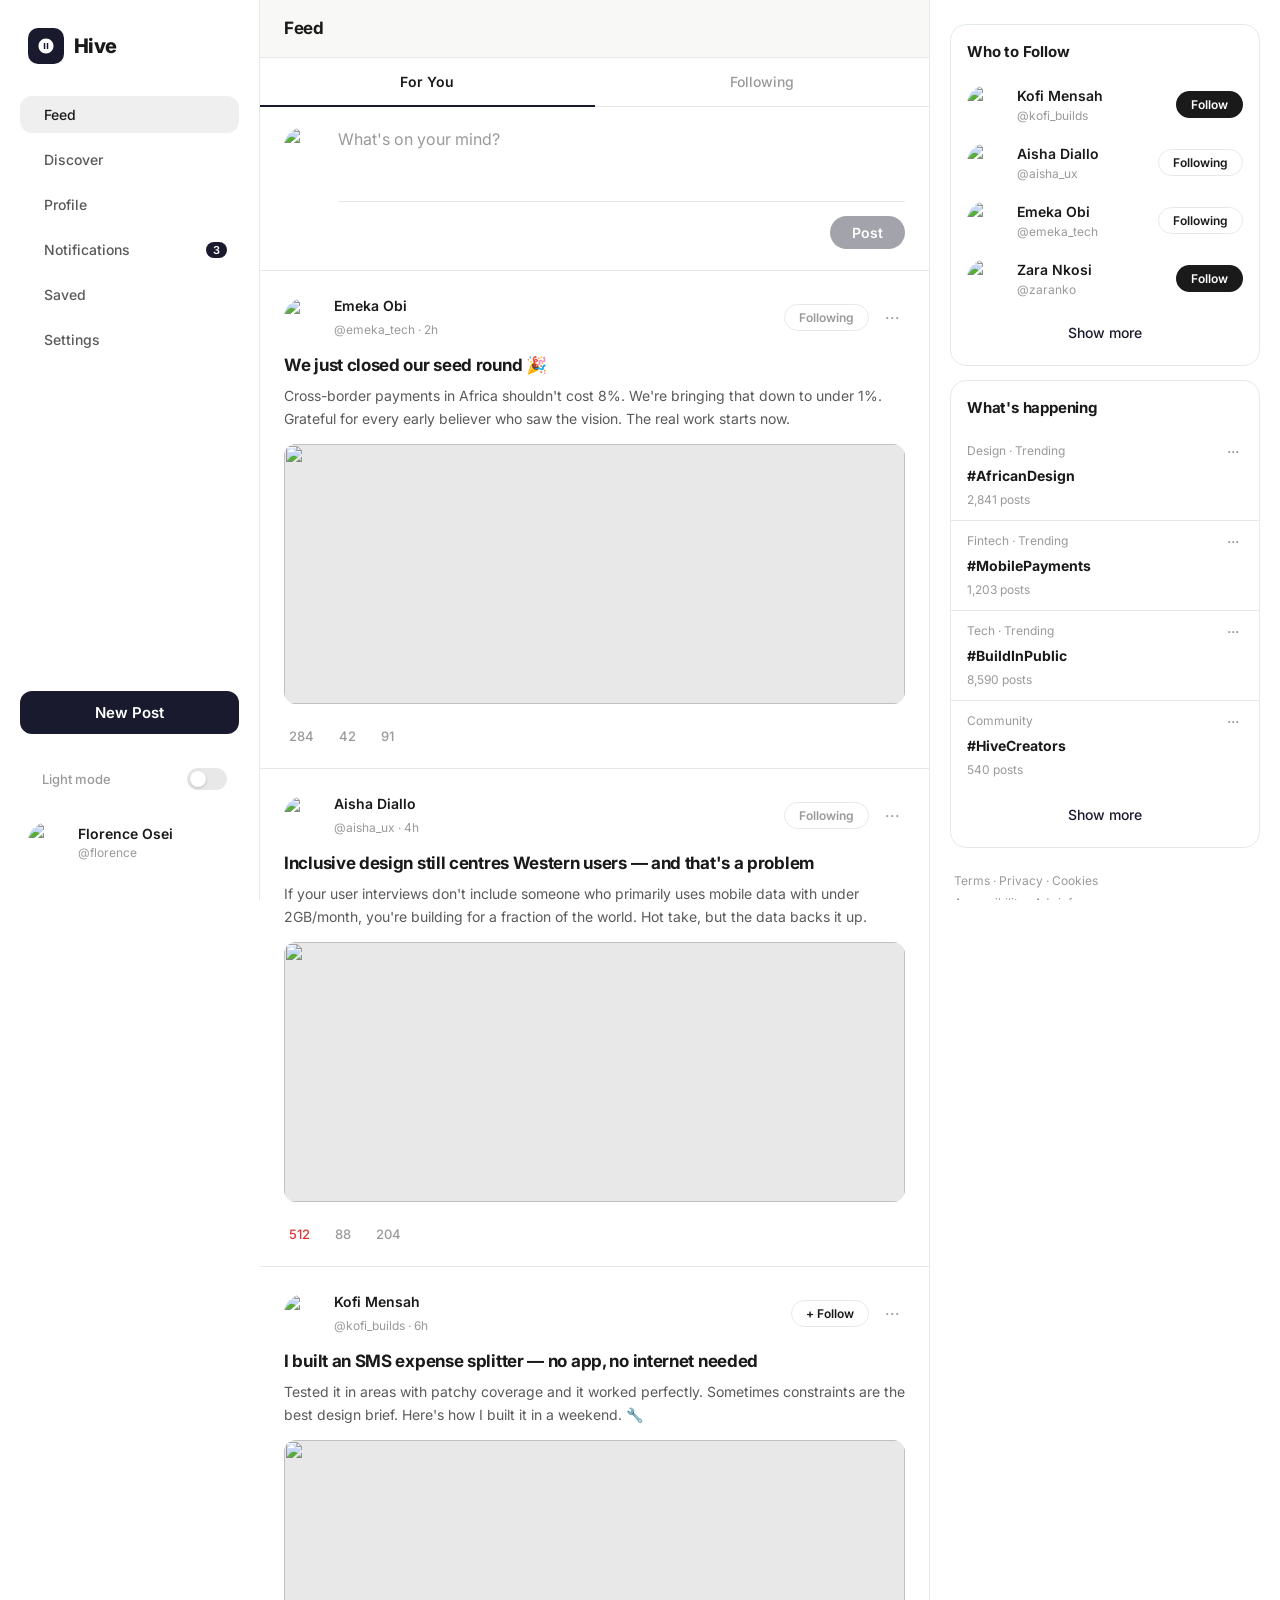
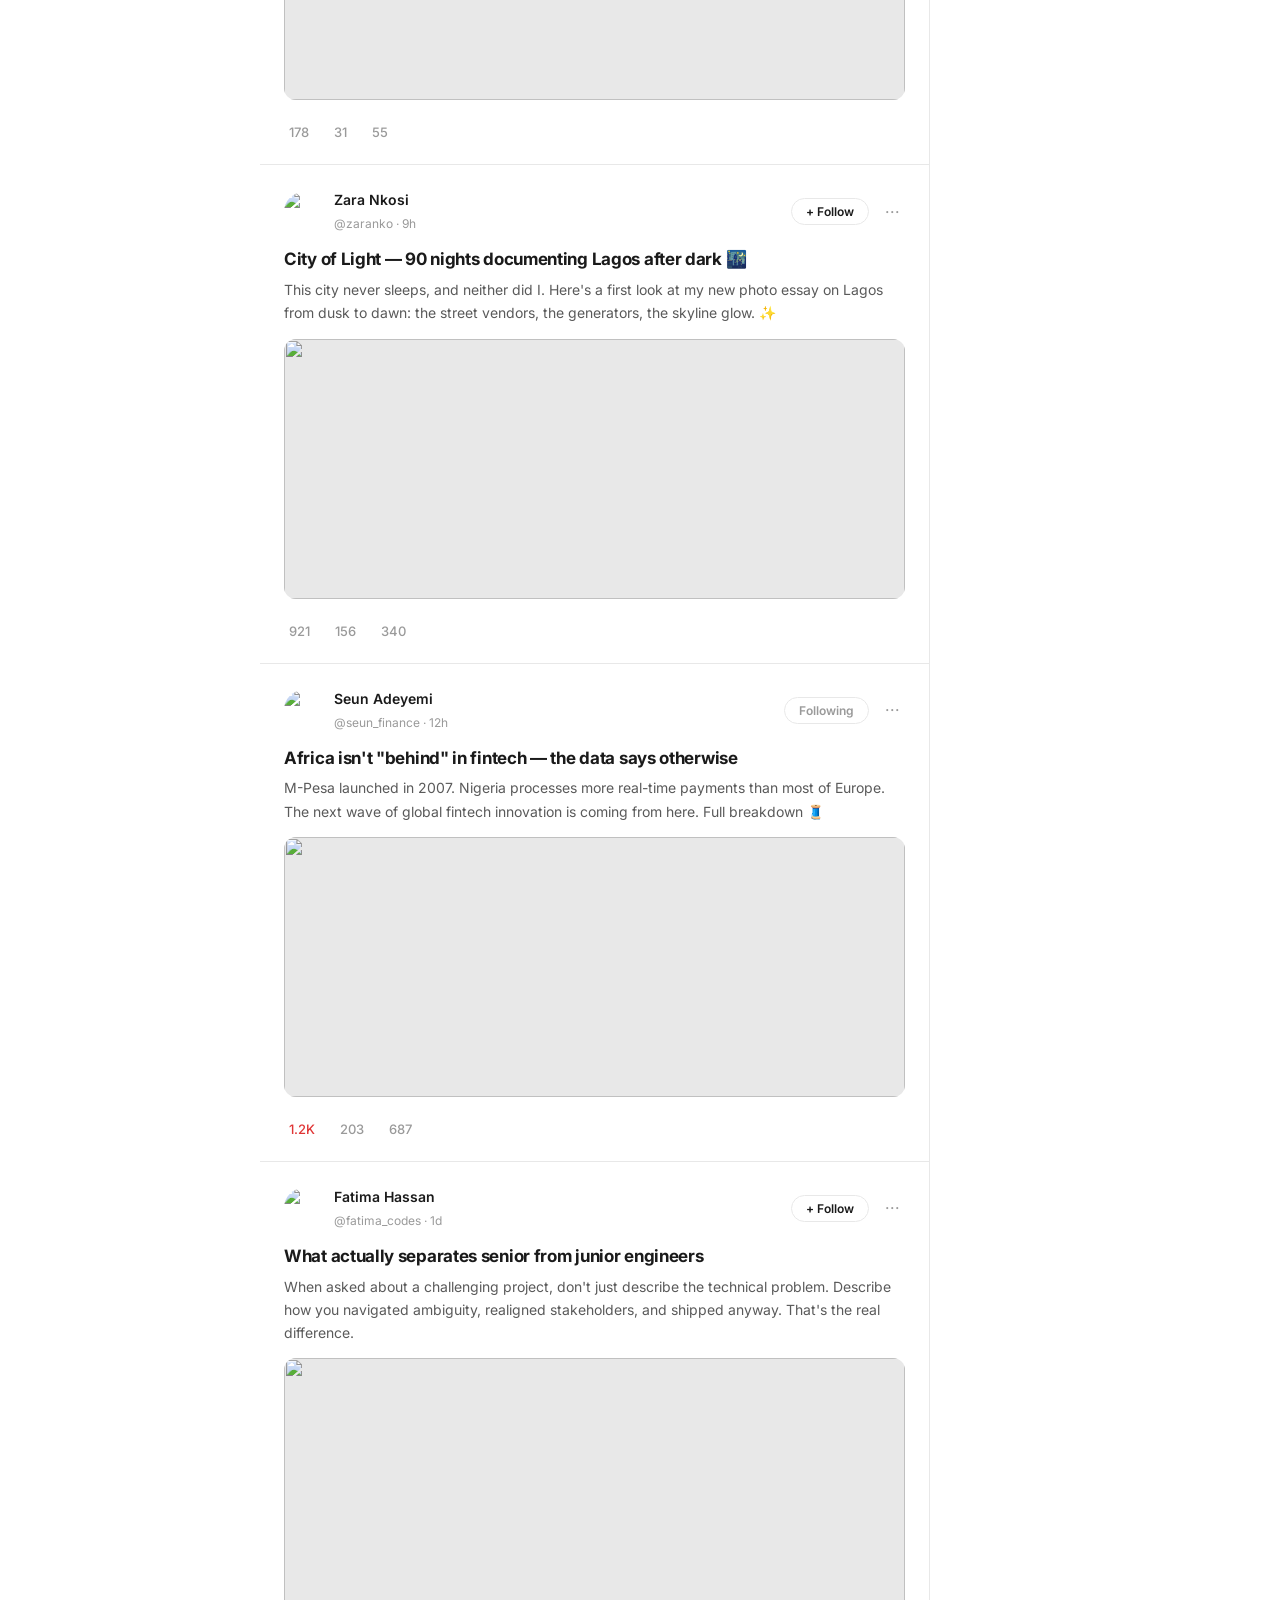
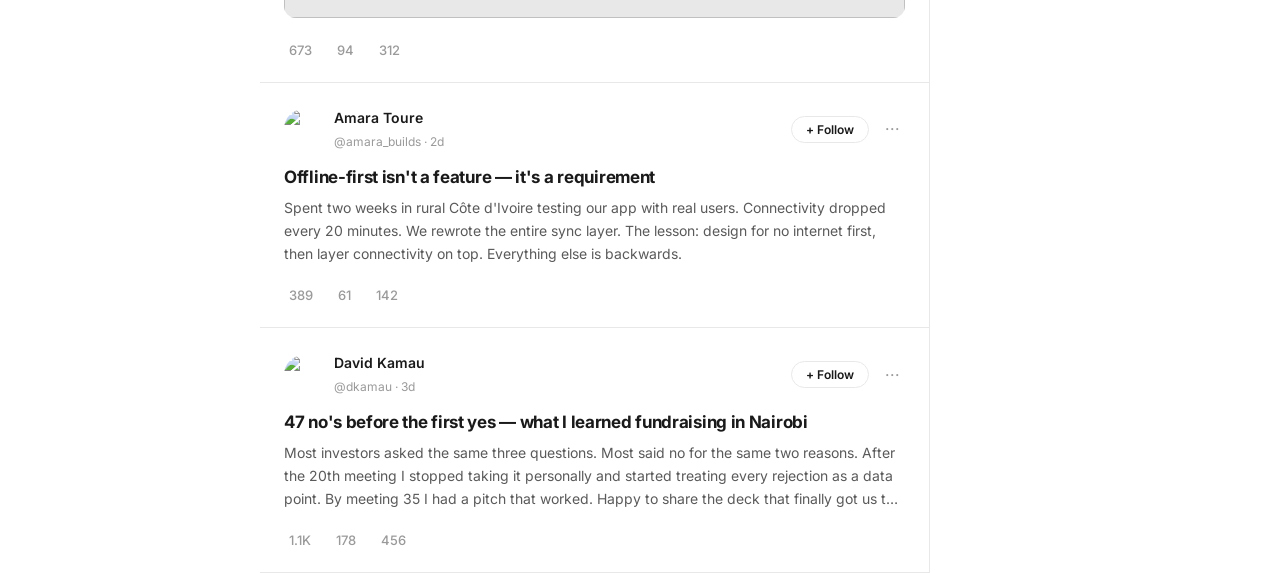
==== index.html @ 01e0638a "design and development for hive community made with claude code and me" ====
<!DOCTYPE html>
<html lang="en" data-theme="light">
<head>
<meta charset="UTF-8">
<meta name="viewport" content="width=device-width, initial-scale=1.0">
<title>Hive — Community Platform</title>
<link rel="preconnect" href="https://fonts.googleapis.com">
<link rel="preconnect" href="https://fonts.gstatic.com" crossorigin>
<link href="https://fonts.googleapis.com/css2?family=Inter:wght@400;500;600;700;800&display=swap" rel="stylesheet">
<link rel="stylesheet" href="https://cdn.jsdelivr.net/npm/iconoir@7.9.0/css/iconoir.css">
<link rel="stylesheet" href="styles.css">
</head>
<body>

<!-- MOBILE HEADER -->
<div class="mobile-header">
  <div class="sidebar-logo" style="margin:0">
    <div class="logo-mark">
      <svg width="18" height="18" fill="none" viewBox="0 0 24 24"><path d="M12 2C6.48 2 2 6.48 2 12s4.48 10 10 10 10-4.48 10-10S17.52 2 12 2zm-1 14H9V8h2v8zm4 0h-2V8h2v8z" fill="white"/></svg>
    </div>
    <span class="logo-text">Hive</span>
  </div>
  <button class="theme-toggle" onclick="toggleTheme()" style="width:auto;padding:8px 12px">
    <span id="mobile-theme-icon">☀️</span>
  </button>
</div>

<div class="app">
  <!-- ── LEFT SIDEBAR ── -->
  <aside class="sidebar">
    <div class="sidebar-logo">
      <div class="logo-mark">
        <svg width="18" height="18" fill="none" viewBox="0 0 24 24"><path d="M12 2C6.48 2 2 6.48 2 12s4.48 10 10 10 10-4.48 10-10S17.52 2 12 2zm-1 14H9V8h2v8zm4 0h-2V8h2v8z" fill="white"/></svg>
      </div>
      <span class="logo-text">Hive</span>
    </div>

    <button class="nav-item active" data-nav="feed" onclick="switchScreen('feed')">
      <i class="iconoir-home" style="font-size:20px"></i>
      Feed
    </button>
    <button class="nav-item" data-nav="discover" onclick="switchScreen('discover')">
      <i class="iconoir-search" style="font-size:20px"></i>
      Discover
    </button>
    <button class="nav-item" data-nav="profile" onclick="switchScreen('profile')">
      <i class="iconoir-user" style="font-size:20px"></i>
      Profile
    </button>
    <button class="nav-item" data-nav="notifications" onclick="switchScreen('notifications')">
      <i class="iconoir-bell" style="font-size:20px"></i>
      Notifications
      <span class="badge">3</span>
    </button>
    <button class="nav-item" data-nav="saved" onclick="switchScreen('saved')">
      <i class="iconoir-bookmark" style="font-size:20px"></i>
      Saved
    </button>
    <button class="nav-item" data-nav="settings" onclick="switchScreen('settings')">
      <i class="iconoir-settings" style="font-size:20px"></i>
      Settings
    </button>

    <div class="sidebar-spacer"></div>

    <button class="new-post-btn" onclick="focusComposer()">New Post</button>

    <button class="theme-toggle" onclick="toggleTheme()">
      <i id="theme-sun" class="iconoir-sun-light" style="font-size:16px"></i>
      <i id="theme-moon" class="iconoir-half-moon" style="font-size:16px;display:none"></i>
      <span id="theme-label">Light mode</span>
      <div class="toggle-track"><div class="toggle-thumb"></div></div>
    </button>

    <div class="sidebar-user" onclick="switchScreen('profile')">
      <img src="https://i.pravatar.cc/150?img=47" class="avatar avatar-40" alt="FO" loading="lazy">
      <div class="sidebar-user-info">
        <div class="sidebar-user-name">Florence Osei</div>
        <div class="sidebar-user-handle">@florence</div>
      </div>
      <i class="iconoir-more-horiz" style="font-size:16px"></i>
    </div>
  </aside>

  <!-- ── MAIN CONTENT ── -->
  <main class="main">

    <!-- FEED SCREEN -->
    <div id="screen-feed" class="screen active">
      <div class="main-header">
        <h1>Feed</h1>
      </div>
      <div class="feed-tabs">
        <div class="feed-tab active" onclick="switchFeedTab(this)">For You</div>
        <div class="feed-tab" onclick="switchFeedTab(this)">Following</div>
      </div>
      <div class="composer">
        <img src="https://i.pravatar.cc/150?img=47" class="avatar avatar-40" alt="FO" loading="lazy">
        <div class="composer-body">
          <textarea id="composer-textarea" placeholder="What's on your mind?" rows="2" oninput="updateComposer(this)"></textarea>
          <div id="composer-img-preview" style="display:none;position:relative;margin-bottom:10px;">
            <img id="composer-img-preview-img" style="width:100%;max-height:260px;object-fit:cover;border-radius:var(--r-md);display:block;" alt="">
            <button onclick="removeComposerImage()" style="position:absolute;top:8px;right:8px;background:rgba(0,0,0,0.6);color:#fff;border:none;border-radius:50%;width:28px;height:28px;cursor:pointer;font-size:16px;display:flex;align-items:center;justify-content:center;line-height:1;">×</button>
          </div>
          <input type="file" id="composer-img-input" accept="image/*" style="display:none" onchange="handleComposerImage(this)">
          <div class="composer-footer">
            <div class="composer-actions" style="position:relative;">
              <button class="composer-action" title="Image" onclick="document.getElementById('composer-img-input').click()"><i class="iconoir-media-image" style="font-size:18px"></i></button>
              <button class="composer-action" title="Link" onclick="insertComposerLink()"><i class="iconoir-link" style="font-size:18px"></i></button>
              <div style="position:relative;">
                <button class="composer-action" title="Emoji" onclick="toggleEmojiPicker(event)"><i class="iconoir-emoji" style="font-size:18px"></i></button>
                <div id="emoji-picker" style="display:none;position:absolute;bottom:36px;left:0;background:var(--surface);border:1px solid var(--border);border-radius:var(--r-lg);padding:10px;box-shadow:0 8px 24px rgba(0,0,0,0.12);z-index:100;display:none;flex-wrap:wrap;width:220px;gap:4px;">
                </div>
              </div>
            </div>
            <div style="display:flex;align-items:center;gap:12px">
              <div class="progress-ring-wrap" id="progress-wrap" style="opacity:0;transition:opacity 0.2s">
                <svg class="progress-ring" width="28" height="28" viewBox="0 0 28 28">
                  <circle class="progress-ring-bg" cx="14" cy="14" r="11"/>
                  <circle class="progress-ring-fill" id="progress-fill" cx="14" cy="14" r="11" stroke-dasharray="69.115" stroke-dashoffset="69.115"/>
                </svg>
                <span class="progress-ring-label" id="progress-label"></span>
              </div>
              <button class="post-btn" id="post-btn" onclick="submitPost()" disabled>Post</button>
            </div>
          </div>
        </div>
      </div>
      <div id="feed-list"></div>
    </div>

    <!-- DISCOVER SCREEN -->
    <div id="screen-discover" class="screen">
      <div class="main-header"><h1>Discover</h1></div>
      <div class="discover-search">
        <div class="search-input-wrap">
          <i class="iconoir-search" style="font-size:18px;position:absolute;left:14px;color:var(--text-3);pointer-events:none"></i>
          <input type="text" class="search-input" placeholder="Search posts, topics, people..." oninput="filterUsers(this.value)">
        </div>
      </div>
      <div class="filter-pills">
        <div class="pill active" onclick="switchPill(this)">All</div>
        <div class="pill" onclick="switchPill(this)">Fintech</div>
        <div class="pill" onclick="switchPill(this)">Design</div>
        <div class="pill" onclick="switchPill(this)">Dev</div>
        <div class="pill" onclick="switchPill(this)">Founders</div>
        <div class="pill" onclick="switchPill(this)">Photography</div>
        <div class="pill" onclick="switchPill(this)">Writing</div>
        <div class="pill" onclick="switchPill(this)">East Africa</div>
        <div class="pill" onclick="switchPill(this)">West Africa</div>
      </div>
      <div class="discover-grid" id="discover-grid"></div>
    </div>

    <!-- PROFILE SCREEN -->
    <div id="screen-profile" class="screen">
      <div class="profile-cover"></div>
      <div class="profile-info">
        <div class="profile-avatar-wrap">
          <div class="profile-avatar-border">
            <img src="https://i.pravatar.cc/150?img=47" class="avatar avatar-96" alt="FO" loading="lazy">
          </div>
          <button class="edit-profile-btn" onclick="showEditProfileModal()">Edit Profile</button>
        </div>
        <div class="profile-name">Florence Osei</div>
        <div class="profile-handle">@florence · Joined March 2024</div>
        <div class="profile-bio">Product designer & community builder. Passionate about fintech for Africa 🌍. Building things at the intersection of design and impact.</div>
        <div class="profile-meta">
          <span class="profile-meta-item"><i class="iconoir-map-pin" style="font-size:14px"></i> Accra, Ghana</span>
          <span class="profile-meta-item"><i class="iconoir-link" style="font-size:14px"></i> florence.design</span>
        </div>
        <div class="profile-stats">
          <div class="stat-item"><div class="stat-num">284</div><div class="stat-label">Posts</div></div>
          <div class="stat-item"><div class="stat-num">4.2K</div><div class="stat-label">Followers</div></div>
          <div class="stat-item"><div class="stat-num" id="profile-following-num">318</div><div class="stat-label">Following</div></div>
        </div>
      </div>
      <div class="profile-tabs">
        <div class="profile-tab active">Posts</div>
        <div class="profile-tab">Replies</div>
        <div class="profile-tab">Likes</div>
      </div>
      <div class="profile-posts" id="profile-posts"></div>
    </div>

    <!-- NOTIFICATIONS SCREEN -->
    <div id="screen-notifications" class="screen">
      <div class="main-header"><h1>Notifications</h1></div>
      <div class="notif-screen" id="notif-list"></div>
    </div>

    <!-- SINGLE POST SCREEN -->
    <div id="screen-single" class="screen">
      <div class="main-header"><h1>Post</h1></div>
      <div class="single-post-back" onclick="switchScreen('feed')">
        <i class="iconoir-arrow-left" style="font-size:18px"></i>
        Back to Feed
      </div>
      <div id="single-post-content"></div>
    </div>

    <!-- SETTINGS SCREEN -->
    <!-- SAVED SCREEN -->
    <div id="screen-saved" class="screen">
      <div class="main-header"><h1>Saved</h1></div>
      <div id="saved-list"></div>
    </div>

    <div id="screen-settings" class="screen">
      <div class="main-header"><h1>Settings</h1></div>
      <div class="settings-layout">

        <!-- Settings nav -->
        <nav class="settings-nav">
          <button class="settings-nav-item active" onclick="switchSettingsSection(this,'account')">
            <i class="iconoir-user" style="font-size:15px"></i> Account
          </button>
          <button class="settings-nav-item" onclick="switchSettingsSection(this,'privacy')">
            <i class="iconoir-shield-check" style="font-size:15px"></i> Privacy
          </button>
          <button class="settings-nav-item" onclick="switchSettingsSection(this,'notifications')">
            <i class="iconoir-bell" style="font-size:15px"></i> Notifications
          </button>
          <div class="settings-nav-divider"></div>
          <button class="settings-nav-item" onclick="switchSettingsSection(this,'appearance')">
            <i class="iconoir-half-moon" style="font-size:15px"></i> Appearance
          </button>
          <button class="settings-nav-item" onclick="switchSettingsSection(this,'content')">
            <i class="iconoir-sparks" style="font-size:15px"></i> Content
          </button>
          <div class="settings-nav-divider"></div>
          <button class="settings-nav-item" onclick="switchSettingsSection(this,'security')">
            <i class="iconoir-lock" style="font-size:15px"></i> Security
          </button>
        </nav>

        <!-- Settings content -->
        <div class="settings-content">

          <!-- ── ACCOUNT ── -->
          <div id="settings-account" class="settings-section active">
            <div class="settings-section-title">Account</div>
            <div class="settings-section-desc">Manage your public profile and personal information.</div>

            <div class="settings-avatar-row">
              <img id="s-avatar-img" src="https://i.pravatar.cc/150?img=47" class="avatar avatar-96" alt="FO" loading="lazy">
              <div class="settings-avatar-info">
                <div class="settings-avatar-name" id="s-avatar-name">Florence Osei</div>
                <div class="settings-avatar-handle" id="s-avatar-handle">@florence</div>
                <div class="settings-avatar-actions">
                  <button class="btn-upload">Change photo</button>
                  <button class="btn-remove-photo">Remove</button>
                </div>
              </div>
            </div>

            <div class="settings-group">
              <div class="settings-group-label">Profile Info</div>
              <div class="settings-field">
                <label>Display name</label>
                <input id="s-name" type="text" placeholder="Your name">
              </div>
              <div class="settings-field">
                <label>Username</label>
                <input type="text" value="@florence" placeholder="@handle">
              </div>
              <div class="settings-field">
                <label>Bio</label>
                <textarea id="s-bio" rows="3" placeholder="Tell people about yourself"></textarea>
              </div>
              <div class="settings-field">
                <label>Location</label>
                <input id="s-location" type="text" placeholder="Where are you based?">
              </div>
              <div class="settings-field">
                <label>Website</label>
                <input id="s-website" type="text" placeholder="yourwebsite.com">
              </div>
            </div>

            <div class="settings-group">
              <div class="settings-group-label">Contact</div>
              <div class="settings-field">
                <label>Email address</label>
                <input type="email" value="florence@hive.app" placeholder="you@example.com">
              </div>
              <div class="settings-field">
                <label>Phone number</label>
                <input type="tel" placeholder="+233 XX XXX XXXX">
              </div>
            </div>

            <button class="settings-save-btn" onclick="saveAccountSettings()">Save changes</button>
          </div>

          <!-- ── PRIVACY ── -->
          <div id="settings-privacy" class="settings-section">
            <div class="settings-section-title">Privacy & Safety</div>
            <div class="settings-section-desc">Control who can see your content and interact with you.</div>

            <div class="settings-group">
              <div class="settings-group-label">Account visibility</div>
              <div class="settings-radio-group">
                <div class="settings-radio-item selected" onclick="selectRadio(this)">
                  <input type="radio" name="visibility" checked>
                  <div>
                    <div class="settings-radio-label">Public account</div>
                    <div class="settings-radio-desc">Anyone can see your posts and follow you.</div>
                  </div>
                </div>
                <div class="settings-radio-item" onclick="selectRadio(this)">
                  <input type="radio" name="visibility">
                  <div>
                    <div class="settings-radio-label">Private account</div>
                    <div class="settings-radio-desc">Only approved followers see your posts.</div>
                  </div>
                </div>
              </div>
            </div>

            <div class="settings-group">
              <div class="settings-group-label">Interactions</div>

              <div class="settings-row">
                <div>
                  <div class="settings-row-label">Who can reply to your posts</div>
                </div>
                <select style="width:auto;padding:7px 12px;font-size:13px;background:var(--surface);border:1.5px solid var(--border);border-radius:var(--r-md);color:var(--text-1);cursor:pointer;outline:none">
                  <option>Everyone</option>
                  <option>People you follow</option>
                  <option>Only you</option>
                </select>
              </div>

              <div class="settings-row">
                <div>
                  <div class="settings-row-label">Who can send you direct messages</div>
                </div>
                <select style="width:auto;padding:7px 12px;font-size:13px;background:var(--surface);border:1.5px solid var(--border);border-radius:var(--r-md);color:var(--text-1);cursor:pointer;outline:none">
                  <option>Everyone</option>
                  <option selected>People you follow</option>
                  <option>No one</option>
                </select>
              </div>

              <div class="settings-row">
                <div class="settings-row-left">
                  <div class="settings-row-label">Allow tagging in posts</div>
                  <div class="settings-row-sublabel">Others can mention or tag you in their posts.</div>
                </div>
                <label class="s-toggle">
                  <input type="checkbox" checked>
                  <span class="s-toggle-track"></span>
                </label>
              </div>

              <div class="settings-row">
                <div class="settings-row-left">
                  <div class="settings-row-label">Show followers list publicly</div>
                  <div class="settings-row-sublabel">Anyone can see who follows you.</div>
                </div>
                <label class="s-toggle">
                  <input type="checkbox" checked>
                  <span class="s-toggle-track"></span>
                </label>
              </div>

              <div class="settings-row">
                <div class="settings-row-left">
                  <div class="settings-row-label">Show activity status</div>
                  <div class="settings-row-sublabel">Let others see when you're active.</div>
                </div>
                <label class="s-toggle">
                  <input type="checkbox">
                  <span class="s-toggle-track"></span>
                </label>
              </div>
            </div>

            <div class="settings-group">
              <div class="settings-group-label">Data & Personalization</div>
              <div class="settings-row">
                <div class="settings-row-left">
                  <div class="settings-row-label">Personalised ads</div>
                  <div class="settings-row-sublabel">Use your activity to show relevant ads.</div>
                </div>
                <label class="s-toggle">
                  <input type="checkbox" checked>
                  <span class="s-toggle-track"></span>
                </label>
              </div>
              <div class="settings-row">
                <div class="settings-row-left">
                  <div class="settings-row-label">Share data with partners</div>
                  <div class="settings-row-sublabel">Help improve experiences across platforms.</div>
                </div>
                <label class="s-toggle">
                  <input type="checkbox">
                  <span class="s-toggle-track"></span>
                </label>
              </div>
            </div>

            <button class="settings-save-btn" onclick="savePrivacySettings()">Save changes</button>
          </div>

          <!-- ── NOTIFICATIONS ── -->
          <div id="settings-notifications" class="settings-section">
            <div class="settings-section-title">Notifications</div>
            <div class="settings-section-desc">Choose what you're notified about and how.</div>

            <div class="settings-group">
              <div class="settings-group-label">Channels</div>
              <div class="settings-row">
                <div class="settings-row-left">
                  <div class="settings-row-label">Push notifications</div>
                  <div class="settings-row-sublabel">Notify me on this device.</div>
                </div>
                <label class="s-toggle">
                  <input type="checkbox" checked>
                  <span class="s-toggle-track"></span>
                </label>
              </div>
              <div class="settings-row">
                <div class="settings-row-left">
                  <div class="settings-row-label">Email notifications</div>
                  <div class="settings-row-sublabel">florence@hive.app</div>
                </div>
                <label class="s-toggle">
                  <input type="checkbox" checked>
                  <span class="s-toggle-track"></span>
                </label>
              </div>
            </div>

            <div class="settings-group">
              <div class="settings-group-label">Activity</div>
              <table class="notif-matrix">
                <thead>
                  <tr>
                    <th></th>
                    <th>Push</th>
                    <th>Email</th>
                  </tr>
                </thead>
                <tbody>
                  <tr>
                    <td>Likes on your posts</td>
                    <td><label class="s-toggle"><input type="checkbox" checked><span class="s-toggle-track"></span></label></td>
                    <td><label class="s-toggle"><input type="checkbox"><span class="s-toggle-track"></span></label></td>
                  </tr>
                  <tr>
                    <td>Comments on your posts</td>
                    <td><label class="s-toggle"><input type="checkbox" checked><span class="s-toggle-track"></span></label></td>
                    <td><label class="s-toggle"><input type="checkbox" checked><span class="s-toggle-track"></span></label></td>
                  </tr>
                  <tr>
                    <td>New followers</td>
                    <td><label class="s-toggle"><input type="checkbox" checked><span class="s-toggle-track"></span></label></td>
                    <td><label class="s-toggle"><input type="checkbox"><span class="s-toggle-track"></span></label></td>
                  </tr>
                  <tr>
                    <td>Reposts of your content</td>
                    <td><label class="s-toggle"><input type="checkbox" checked><span class="s-toggle-track"></span></label></td>
                    <td><label class="s-toggle"><input type="checkbox"><span class="s-toggle-track"></span></label></td>
                  </tr>
                  <tr>
                    <td>Mentions & tags</td>
                    <td><label class="s-toggle"><input type="checkbox" checked><span class="s-toggle-track"></span></label></td>
                    <td><label class="s-toggle"><input type="checkbox" checked><span class="s-toggle-track"></span></label></td>
                  </tr>
                  <tr>
                    <td>Direct messages</td>
                    <td><label class="s-toggle"><input type="checkbox" checked><span class="s-toggle-track"></span></label></td>
                    <td><label class="s-toggle"><input type="checkbox"><span class="s-toggle-track"></span></label></td>
                  </tr>
                  <tr>
                    <td>Hive announcements</td>
                    <td><label class="s-toggle"><input type="checkbox"><span class="s-toggle-track"></span></label></td>
                    <td><label class="s-toggle"><input type="checkbox" checked><span class="s-toggle-track"></span></label></td>
                  </tr>
                </tbody>
              </table>
            </div>

            <button class="settings-save-btn" onclick="saveNotifSettings()">Save changes</button>
          </div>

          <!-- ── APPEARANCE ── -->
          <div id="settings-appearance" class="settings-section">
            <div class="settings-section-title">Appearance</div>
            <div class="settings-section-desc">Customise how Hive looks and feels for you.</div>

            <div class="settings-group">
              <div class="settings-group-label">Theme</div>
              <div class="theme-cards">
                <div class="theme-card selected" data-theme="light" onclick="selectThemeCard(this,'light')">
                  <div class="theme-card-preview theme-card-preview-light">
                    <div style="width:70%;height:8px;background:#1A1A1A;border-radius:4px;opacity:.2"></div>
                  </div>
                  <div class="theme-card-label">Light</div>
                </div>
                <div class="theme-card" data-theme="dark" onclick="selectThemeCard(this,'dark')">
                  <div class="theme-card-preview theme-card-preview-dark">
                    <div style="width:70%;height:8px;background:#818CF8;border-radius:4px;opacity:.5"></div>
                  </div>
                  <div class="theme-card-label">Dark</div>
                </div>
                <div class="theme-card" data-theme="system" onclick="selectThemeCard(this,'system')">
                  <div class="theme-card-preview theme-card-preview-system"></div>
                  <div class="theme-card-label">System</div>
                </div>
              </div>
            </div>

            <div class="settings-group">
              <div class="settings-group-label">Font size</div>
              <div class="font-size-row">
                <button class="font-size-btn" data-size="small" onclick="selectFontSize(this)" style="font-size:12px">Small</button>
                <button class="font-size-btn selected" data-size="normal" onclick="selectFontSize(this)" style="font-size:14px">Normal</button>
                <button class="font-size-btn" data-size="large" onclick="selectFontSize(this)" style="font-size:16px">Large</button>
              </div>
            </div>

            <div class="settings-group">
              <div class="settings-group-label">Language</div>
              <div class="settings-field">
                <select>
                  <option selected>English (US)</option>
                  <option>English (UK)</option>
                  <option>French</option>
                  <option>Swahili</option>
                  <option>Hausa</option>
                  <option>Yoruba</option>
                  <option>Igbo</option>
                  <option>Amharic</option>
                  <option>Zulu</option>
                </select>
              </div>
            </div>

            <div class="settings-group">
              <div class="settings-group-label">Reduce motion</div>
              <div class="settings-row">
                <div class="settings-row-left">
                  <div class="settings-row-label">Reduce animations</div>
                  <div class="settings-row-sublabel">Minimise movement in the interface.</div>
                </div>
                <label class="s-toggle">
                  <input type="checkbox">
                  <span class="s-toggle-track"></span>
                </label>
              </div>
            </div>
          </div>

          <!-- ── CONTENT ── -->
          <div id="settings-content" class="settings-section">
            <div class="settings-section-title">Content Preferences</div>
            <div class="settings-section-desc">Tell us what you're interested in to personalise your feed.</div>

            <div class="settings-group">
              <div class="settings-group-label">Topics you follow</div>
              <div class="interest-grid">
                <div class="interest-chip selected" onclick="toggleInterest(this)">Fintech</div>
                <div class="interest-chip selected" onclick="toggleInterest(this)">Design</div>
                <div class="interest-chip selected" onclick="toggleInterest(this)">Dev</div>
                <div class="interest-chip" onclick="toggleInterest(this)">Founders</div>
                <div class="interest-chip" onclick="toggleInterest(this)">Photography</div>
                <div class="interest-chip selected" onclick="toggleInterest(this)">Writing</div>
                <div class="interest-chip selected" onclick="toggleInterest(this)">East Africa</div>
                <div class="interest-chip selected" onclick="toggleInterest(this)">West Africa</div>
                <div class="interest-chip" onclick="toggleInterest(this)">Startups</div>
                <div class="interest-chip" onclick="toggleInterest(this)">Open Source</div>
                <div class="interest-chip" onclick="toggleInterest(this)">Product</div>
                <div class="interest-chip" onclick="toggleInterest(this)">Marketing</div>
                <div class="interest-chip" onclick="toggleInterest(this)">Climate</div>
                <div class="interest-chip" onclick="toggleInterest(this)">Education</div>
                <div class="interest-chip" onclick="toggleInterest(this)">Health</div>
                <div class="interest-chip" onclick="toggleInterest(this)">Music</div>
                <div class="interest-chip" onclick="toggleInterest(this)">Art</div>
                <div class="interest-chip" onclick="toggleInterest(this)">Sports</div>
              </div>
            </div>

            <div class="settings-group">
              <div class="settings-group-label">Feed filters</div>
              <div class="settings-row">
                <div class="settings-row-left">
                  <div class="settings-row-label">Filter sensitive content</div>
                  <div class="settings-row-sublabel">Hide posts flagged as potentially sensitive.</div>
                </div>
                <label class="s-toggle">
                  <input type="checkbox" checked>
                  <span class="s-toggle-track"></span>
                </label>
              </div>
              <div class="settings-row">
                <div class="settings-row-left">
                  <div class="settings-row-label">Show reposts in feed</div>
                  <div class="settings-row-sublabel">Display content that others have reposted.</div>
                </div>
                <label class="s-toggle">
                  <input type="checkbox" checked>
                  <span class="s-toggle-track"></span>
                </label>
              </div>
              <div class="settings-row">
                <div class="settings-row-left">
                  <div class="settings-row-label">Show suggested accounts</div>
                  <div class="settings-row-sublabel">See recommendations in your feed.</div>
                </div>
                <label class="s-toggle">
                  <input type="checkbox" checked>
                  <span class="s-toggle-track"></span>
                </label>
              </div>
            </div>

            <button class="settings-save-btn" onclick="saveContentSettings()">Save changes</button>
          </div>

          <!-- ── SECURITY ── -->
          <div id="settings-security" class="settings-section">
            <div class="settings-section-title">Security</div>
            <div class="settings-section-desc">Keep your account safe and review active sessions.</div>

            <div class="settings-group">
              <div class="settings-group-label">Change password</div>
              <div class="settings-field">
                <label>Current password</label>
                <div class="settings-pw-wrap">
                  <input id="s-pw-current" type="password" placeholder="Enter current password">
                  <button class="settings-pw-eye" onclick="togglePwVisibility('s-pw-current',this)" type="button">
                    <i class="iconoir-eye" style="font-size:17px"></i>
                  </button>
                </div>
              </div>
              <div class="settings-field">
                <label>New password</label>
                <div class="settings-pw-wrap">
                  <input id="s-pw-new" type="password" placeholder="At least 8 characters">
                  <button class="settings-pw-eye" onclick="togglePwVisibility('s-pw-new',this)" type="button">
                    <i class="iconoir-eye" style="font-size:17px"></i>
                  </button>
                </div>
              </div>
              <div class="settings-field">
                <label>Confirm new password</label>
                <div class="settings-pw-wrap">
                  <input id="s-pw-confirm" type="password" placeholder="Repeat new password">
                  <button class="settings-pw-eye" onclick="togglePwVisibility('s-pw-confirm',this)" type="button">
                    <i class="iconoir-eye" style="font-size:17px"></i>
                  </button>
                </div>
              </div>
              <button class="settings-save-btn" onclick="savePasswordSettings()">Update password</button>
            </div>

            <div class="settings-group">
              <div class="settings-group-label">Two-factor authentication</div>
              <div class="settings-row">
                <div class="settings-row-left">
                  <div class="settings-row-label">Authenticator app</div>
                  <div class="settings-row-sublabel">Use an app like Google Authenticator for extra security.</div>
                </div>
                <label class="s-toggle">
                  <input type="checkbox">
                  <span class="s-toggle-track"></span>
                </label>
              </div>
              <div class="settings-row">
                <div class="settings-row-left">
                  <div class="settings-row-label">SMS verification</div>
                  <div class="settings-row-sublabel">Receive a code by text when signing in.</div>
                </div>
                <label class="s-toggle">
                  <input type="checkbox" checked>
                  <span class="s-toggle-track"></span>
                </label>
              </div>
            </div>

            <div class="settings-group">
              <div class="settings-group-label">Active sessions</div>

              <div class="session-item">
                <div class="session-icon"><i class="iconoir-laptop" style="font-size:18px"></i></div>
                <div style="flex:1">
                  <div class="session-device">MacBook Pro <span class="session-current">Current</span></div>
                  <div class="session-meta">Accra, Ghana · Chrome · Active now</div>
                </div>
              </div>

              <div class="session-item">
                <div class="session-icon"><i class="iconoir-smartphone-device" style="font-size:18px"></i></div>
                <div style="flex:1">
                  <div class="session-device">iPhone 15 Pro</div>
                  <div class="session-meta">Accra, Ghana · Safari · 2 hours ago</div>
                </div>
                <button class="btn-revoke" onclick="revokeSession(this)">Revoke</button>
              </div>

              <div class="session-item">
                <div class="session-icon"><i class="iconoir-laptop" style="font-size:18px"></i></div>
                <div style="flex:1">
                  <div class="session-device">Windows PC</div>
                  <div class="session-meta">Lagos, Nigeria · Firefox · 3 days ago</div>
                </div>
                <button class="btn-revoke" onclick="revokeSession(this)">Revoke</button>
              </div>

              <div class="session-item">
                <div class="session-icon"><i class="iconoir-smartphone-device" style="font-size:18px"></i></div>
                <div style="flex:1">
                  <div class="session-device">Samsung Galaxy S24</div>
                  <div class="session-meta">London, UK · Chrome · 6 days ago</div>
                </div>
                <button class="btn-revoke" onclick="revokeSession(this)">Revoke</button>
              </div>
            </div>

            <div class="danger-zone">
              <div class="danger-zone-title">Danger Zone</div>
              <div class="danger-zone-desc">Deactivating your account will hide your profile and posts from Hive. Your data will be preserved for 30 days, after which it will be permanently deleted.</div>
              <button class="btn-deactivate">Deactivate account</button>
            </div>
          </div>

        </div><!-- /settings-content -->
      </div><!-- /settings-layout -->
    </div><!-- /screen-settings -->

  </main>

  <!-- ── RIGHT SIDEBAR ── -->
  <aside class="rsidebar">
    <div class="rsidebar-section">
      <div class="rsidebar-title">Who to Follow</div>
      <div id="rsidebar-suggestions"></div>
      <span class="see-more" onclick="toggleSuggestions(this)">Show more</span>
    </div>
    <div class="rsidebar-section">
      <div class="rsidebar-title">What's happening</div>
      <div id="trending-list"></div>
      <span class="see-more" onclick="toggleTrending(this)">Show more</span>
    </div>
    <div style="padding:8px 4px;font-size:12px;color:var(--text-3);line-height:1.8;">
      Terms · Privacy · Cookies<br>
      Accessibility · Ads info<br>
      © 2026 Hive
    </div>
  </aside>
</div>

<!-- MOBILE TAB BAR -->
<nav class="mobile-tab-bar">
  <div class="mobile-tab active" data-nav="feed" onclick="switchScreen('feed')">
    <i class="iconoir-home" style="font-size:22px"></i>
    Feed
  </div>
  <div class="mobile-tab" data-nav="discover" onclick="switchScreen('discover')">
    <i class="iconoir-search" style="font-size:22px"></i>
    Discover
  </div>
  <div class="mobile-tab" data-nav="profile" onclick="switchScreen('profile')">
    <i class="iconoir-user" style="font-size:22px"></i>
    Profile
  </div>
  <div class="mobile-tab" data-nav="notifications" onclick="switchScreen('notifications')">
    <i class="iconoir-bell" style="font-size:22px"></i>
    Notifs
  </div>
  <div class="mobile-tab" data-nav="saved" onclick="switchScreen('saved')">
    <i class="iconoir-bookmark" style="font-size:22px"></i>
    Saved
  </div>
  <div class="mobile-tab" data-nav="settings" onclick="switchScreen('settings')">
    <i class="iconoir-settings" style="font-size:22px"></i>
    Settings
  </div>
</nav>

<!-- MODALS -->
<div class="modal-overlay hidden" id="modal-overlay" onclick="if(event.target===this)closeModal()">

  <div class="modal-box" id="modal-delete-post">
    <div class="modal-title">Delete post?</div>
    <div class="modal-body">This can't be undone and it will be removed from your profile, the timeline of any accounts that follow you, and from search results.</div>
    <div class="modal-actions">
      <button class="btn-danger" onclick="confirmDeletePost()">Delete</button>
      <button class="btn-cancel" onclick="closeModal()">Cancel</button>
    </div>
  </div>

  <div class="modal-box hidden" id="modal-edit-post" style="max-width:460px">
    <div class="modal-title" style="margin-bottom:16px">Edit post</div>
    <textarea class="modal-tarea" id="edit-post-textarea" rows="5"></textarea>
    <div class="modal-actions">
      <button class="btn-primary" onclick="confirmEditPost()">Save</button>
      <button class="btn-cancel" onclick="closeModal()">Cancel</button>
    </div>
  </div>

  <div class="modal-box hidden" id="modal-edit-profile" style="max-width:420px">
    <div class="modal-title" style="margin-bottom:20px">Edit Profile</div>
    <div class="modal-label">Name</div>
    <input class="modal-input" id="ep-name" type="text" placeholder="Your name">
    <div class="modal-label">Bio</div>
    <textarea class="modal-tarea" id="ep-bio" rows="3" placeholder="Tell people about yourself"></textarea>
    <div class="modal-label">Location</div>
    <input class="modal-input" id="ep-location" type="text" placeholder="Where are you based?">
    <div class="modal-label">Website</div>
    <input class="modal-input" id="ep-website" type="text" placeholder="yourwebsite.com">
    <div class="modal-label">Avatar URL</div>
    <input class="modal-input" id="ep-avatar" type="text" placeholder="https://...">
    <div class="modal-actions">
      <button class="btn-primary" onclick="confirmEditProfile()">Save</button>
      <button class="btn-cancel" onclick="closeModal()">Cancel</button>
    </div>
  </div>

</div>

<!-- TOAST -->
<div id="settings-toast"></div>

<script src="app.js"></script>
</body>
</html>
---- styles.css ----
/* ── TOKENS ────────────────────────────────────────────── */
:root {
  --bg:          #FFFFFF;
  --surface:     #F7F7F7;
  --surface-2:   #EFEFEF;
  --border:      #E8E8E8;
  --text-1:      #1A1A1A;
  --text-2:      #5A5A5A;
  --text-3:      #9A9A9A;
  --accent:      #1A1A2E;
  --accent-h:    #2D2D4A;
  --accent-soft: #EFEFEF;
  --success:     #22C55E;
  --r-sm: 8px;
  --r-md: 12px;
  --r-lg: 16px;
  --r-full: 9999px;
  --shadow-sm: 0 1px 3px rgba(0,0,0,.06), 0 1px 2px rgba(0,0,0,.04);
  --shadow-md: 0 4px 16px rgba(0,0,0,.10), 0 2px 4px rgba(0,0,0,.04);
  --shadow-lg: 0 8px 32px rgba(0,0,0,.14), 0 4px 8px rgba(0,0,0,.06);
  --sidebar-w: 260px;
  --rsidebar-w: 350px;
  --transition: 0.2s ease;
}
[data-theme="dark"] {
  --bg:          #0D0D12;
  --surface:     #14141E;
  --surface-2:   #1C1C28;
  --border:      #28283A;
  --text-1:      #F0F0F8;
  --text-2:      #8A8AA8;
  --text-3:      #52526A;
  --accent:      #818CF8;
  --accent-h:    #A5B4FC;
  --accent-soft: #1A1A38;
  --shadow-sm: 0 1px 3px rgba(0,0,0,.35);
  --shadow-md: 0 4px 16px rgba(0,0,0,.45);
  --shadow-lg: 0 8px 32px rgba(0,0,0,.55);
}

/* ── RESET ─────────────────────────────────────────────── */
*, *::before, *::after { box-sizing: border-box; margin: 0; padding: 0; }
html { font-size: 16px; }
body {
  font-family: 'Inter', -apple-system, BlinkMacSystemFont, 'Segoe UI', sans-serif;
  background: var(--bg);
  color: var(--text-1);
  line-height: 1.5;
  transition: background var(--transition), color var(--transition);
  min-height: 100vh;
}
a { text-decoration: none; color: inherit; }
button { font-family: inherit; cursor: pointer; border: none; background: none; }
img { display: block; max-width: 100%; }
input, textarea, select { font-family: inherit; }
ul { list-style: none; }
svg { display: block; flex-shrink: 0; }
i[class*="iconoir-"] { display: flex; align-items: center; justify-content: center; flex-shrink: 0; font-style: normal; }

/* ── LAYOUT ────────────────────────────────────────────── */
.app {
  display: grid;
  grid-template-columns: var(--sidebar-w) 1fr var(--rsidebar-w);
  min-height: 100vh;
  max-width: 1280px;
  margin: 0 auto;
}

/* ── LEFT SIDEBAR ──────────────────────────────────────── */
.sidebar {
  position: sticky;
  top: 0;
  height: 100vh;
  padding: 28px 20px;
  display: flex;
  flex-direction: column;
  gap: 8px;
  border-right: 1px solid #E4EAEC;
  background: transparent;
  transition: border-color var(--transition);
}
.sidebar-logo {
  display: flex;
  align-items: center;
  gap: 10px;
  padding: 0 8px;
  margin-bottom: 24px;
}
.logo-mark {
  width: 36px;
  height: 36px;
  background: var(--accent);
  border-radius: 10px;
  display: flex;
  align-items: center;
  justify-content: center;
  flex-shrink: 0;
}
.logo-text {
  font-size: 20px;
  font-weight: 800;
  letter-spacing: -0.6px;
  color: var(--text-1);
}
.nav-item {
  display: flex;
  align-items: center;
  gap: 12px;
  padding: 10px 12px;
  border-radius: var(--r-md);
  color: var(--text-2);
  font-size: 14px;
  font-weight: 500;
  cursor: pointer;
  transition: background var(--transition), color var(--transition);
  border: none;
  background: none;
  width: 100%;
  text-align: left;
}
.nav-item:hover { background: var(--surface-2); color: var(--text-1); }
.nav-item.active { background: var(--surface-2); color: var(--text-1); }
.nav-item .badge {
  margin-left: auto;
  background: var(--accent);
  color: #fff;
  font-size: 11px;
  font-weight: 600;
  padding: 1px 7px;
  border-radius: var(--r-full);
  min-width: 20px;
  text-align: center;
}
.sidebar-spacer { flex: 1; }
.new-post-btn {
  display: flex;
  align-items: center;
  justify-content: center;
  width: 100%;
  padding: 12px;
  background: var(--accent);
  color: #fff;
  border-radius: var(--r-md);
  font-size: 15px;
  font-weight: 600;
  transition: background var(--transition);
  margin-bottom: 16px;
}
.new-post-btn:hover { background: var(--accent-h); }
.theme-toggle {
  display: flex;
  align-items: center;
  gap: 10px;
  padding: 10px 12px;
  border-radius: var(--r-md);
  color: var(--text-3);
  font-size: 13px;
  font-weight: 500;
  cursor: pointer;
  transition: background var(--transition), color var(--transition);
  width: 100%;
}
.theme-toggle:hover { background: var(--surface-2); color: var(--text-2); }
.toggle-track {
  margin-left: auto;
  width: 40px;
  height: 22px;
  background: var(--border);
  border-radius: var(--r-full);
  position: relative;
  transition: background var(--transition);
}
[data-theme="dark"] .toggle-track { background: var(--accent); }
.toggle-thumb {
  position: absolute;
  top: 3px;
  left: 3px;
  width: 16px;
  height: 16px;
  background: #fff;
  border-radius: 50%;
  transition: transform var(--transition);
  box-shadow: 0 1px 3px rgba(0,0,0,.2);
}
[data-theme="dark"] .toggle-thumb { transform: translateX(18px); }
.sidebar-user {
  display: flex;
  align-items: center;
  gap: 10px;
  padding: 10px 8px;
  border-radius: var(--r-md);
  cursor: pointer;
  margin-top: 4px;
  transition: background var(--transition);
}
.sidebar-user:hover { background: var(--surface-2); }
.sidebar-user-info { flex: 1; min-width: 0; }
.sidebar-user-name { font-size: 14px; font-weight: 600; color: var(--text-1); }
.sidebar-user-handle { font-size: 12px; color: var(--text-3); }

/* ── MAIN ──────────────────────────────────────────────── */
.main {
  border-right: 1px solid var(--border);
  transition: border-color var(--transition);
  min-height: 100vh;
}
.main-header {
  position: sticky;
  top: 0;
  z-index: 10;
  background: rgba(247,247,245,0.85);
  backdrop-filter: blur(12px);
  -webkit-backdrop-filter: blur(12px);
  border-bottom: 1px solid var(--border);
  padding: 0 24px;
  height: 58px;
  display: flex;
  align-items: center;
  justify-content: space-between;
  transition: background var(--transition), border-color var(--transition);
}
[data-theme="dark"] .main-header { background: rgba(13,13,13,0.85); }
.main-header h1 { font-size: 17px; font-weight: 700; letter-spacing: -0.3px; }
.main-content { padding: 0; }

/* ── SCREENS ───────────────────────────────────────────── */
.screen { display: none; }
.screen.active { display: block; }

/* ── COMPOSER ──────────────────────────────────────────── */
.composer {
  padding: 20px 24px;
  border-bottom: 1px solid var(--border);
  display: flex;
  gap: 14px;
  transition: border-color var(--transition);
}
.composer-body { flex: 1; }
.composer textarea {
  width: 100%;
  resize: none;
  border: none;
  background: transparent;
  font-size: 16px;
  color: var(--text-1);
  outline: none;
  min-height: 56px;
  line-height: 1.6;
}
.composer textarea::placeholder { color: var(--text-3); }
.composer-footer {
  display: flex;
  align-items: center;
  justify-content: space-between;
  margin-top: 12px;
  padding-top: 12px;
  border-top: 1px solid var(--border);
}
.composer-actions { display: flex; gap: 4px; }
.composer-action {
  width: 36px;
  height: 36px;
  display: flex;
  align-items: center;
  justify-content: center;
  border-radius: var(--r-sm);
  color: var(--text-3);
  transition: background var(--transition), color var(--transition);
}
.composer-action:hover { background: var(--accent-soft); color: var(--accent); }
.post-btn {
  background: var(--accent);
  color: #fff;
  padding: 8px 22px;
  border-radius: var(--r-full);
  font-size: 14px;
  font-weight: 600;
  transition: background var(--transition), transform var(--transition);
}
.post-btn:hover { background: var(--accent-h); transform: scale(1.02); }
.post-btn:disabled { opacity: .4; cursor: not-allowed; transform: none; }

/* ── POST CARD ─────────────────────────────────────────── */
.post-card {
  padding: 24px 24px 20px;
  border-bottom: 1px solid var(--border);
  transition: background var(--transition), border-color var(--transition);
  animation: fadeSlide 0.3s ease;
}
@keyframes fadeSlide {
  from { opacity: 0; transform: translateY(-8px); }
  to   { opacity: 1; transform: translateY(0); }
}
.post-card:hover { background: var(--surface); }

/* Author row */
.post-header {
  display: flex;
  align-items: center;
  gap: 10px;
  margin-bottom: 14px;
}
.post-author-meta { flex: 1; min-width: 0; }
.post-name { font-size: 14px; font-weight: 600; color: var(--text-1); display: block; }
.post-handle { font-size: 12px; color: var(--text-3); }
.post-dot { color: var(--text-3); font-size: 12px; }
.post-time { font-size: 12px; color: var(--text-3); }

/* Card follow btn */
.post-card-follow {
  padding: 5px 14px;
  border-radius: var(--r-full);
  font-size: 12px;
  font-weight: 600;
  border: 1.5px solid var(--border);
  color: var(--text-1);
  background: transparent;
  transition: all var(--transition);
  white-space: nowrap;
  flex-shrink: 0;
}
.post-card-follow:hover { border-color: var(--accent); color: var(--accent); }
.post-card-follow.following { color: var(--text-3); }
.post-card-follow.following:hover { border-color: #E03535; color: #E03535; }

/* Body */
.post-body { cursor: pointer; }
.post-title {
  font-size: 17px;
  font-weight: 700;
  color: var(--text-1);
  line-height: 1.35;
  letter-spacing: -0.3px;
  margin-bottom: 7px;
}
.post-content {
  font-size: 14px;
  color: var(--text-2);
  line-height: 1.65;
  margin-bottom: 14px;
  display: -webkit-box;
  -webkit-line-clamp: 3;
  -webkit-box-orient: vertical;
  overflow: hidden;
}
.post-thumb {
  display: block;
  width: 100%;
  height: 260px;
  border-radius: var(--r-md);
  object-fit: cover;
  margin-bottom: 16px;
  background: var(--border);
}
.post-actions { display: flex; align-items: center; gap: 20px; padding-top: 4px; }
.post-action {
  display: flex;
  align-items: center;
  gap: 5px;
  padding: 4px 0;
  color: var(--text-3);
  font-size: 13px;
  font-weight: 500;
  transition: color var(--transition);
  background: none;
}
.post-action:hover { color: var(--text-2); background: none; }
.post-action.liked { color: #E03535; }
.post-action.liked:hover { color: #E03535; background: none; }
.post-action.bookmarked { color: var(--accent); }
.post-action.bookmarked:hover { color: var(--accent); background: none; }
.post-action:last-child { margin-left: auto; }
.post-card { position: relative; }
.post-action-label { font-size: 13px; font-weight: 500; }
.post-action.like-btn:hover { color: #E03535; }
.post-action.comment-btn:hover { color: var(--text-2); }
.post-action.repost-btn:hover { color: #16A34A; }
.post-action.bookmark-btn:hover { color: var(--accent); }

/* Comments inline */
.comments-section {
  display: none;
  margin-top: 12px;
  padding-top: 12px;
  border-top: 1px solid var(--border);
}
.comments-section.open { display: block; }
.comment-item { display: flex; gap: 10px; margin-bottom: 12px; }
.comment-body { flex: 1; }
.comment-header { display: flex; align-items: baseline; gap: 6px; margin-bottom: 3px; }
.comment-name { font-size: 13px; font-weight: 600; }
.comment-time { font-size: 12px; color: var(--text-3); }
.comment-text { font-size: 14px; color: var(--text-2); line-height: 1.5; }
.comment-input-row { display: flex; gap: 10px; margin-top: 12px; align-items: center; }
.comment-input {
  flex: 1;
  padding: 8px 14px;
  background: var(--surface-2);
  border: 1px solid var(--border);
  border-radius: var(--r-full);
  font-size: 14px;
  color: var(--text-1);
  outline: none;
  transition: border-color var(--transition), background var(--transition);
}
.comment-input:focus { border-color: var(--accent); }
.comment-input::placeholder { color: var(--text-3); }
.comment-submit {
  padding: 8px 16px;
  background: var(--accent);
  color: #fff;
  border-radius: var(--r-full);
  font-size: 13px;
  font-weight: 600;
  transition: background var(--transition);
}
.comment-submit:hover { background: var(--accent-h); }

/* ── AVATAR ────────────────────────────────────────────── */
.avatar {
  border-radius: 50%;
  object-fit: cover;
  flex-shrink: 0;
  display: flex;
  align-items: center;
  justify-content: center;
  font-weight: 700;
  color: #fff;
  font-size: 13px;
  letter-spacing: 0.5px;
}
.avatar-40 { width: 40px; height: 40px; }
.avatar-48 { width: 48px; height: 48px; font-size: 16px; }
.avatar-96 { width: 96px; height: 96px; font-size: 28px; }
.avatar-32 { width: 32px; height: 32px; font-size: 11px; }

/* ── RIGHT SIDEBAR ─────────────────────────────────────── */
.rsidebar {
  position: sticky;
  top: 0;
  height: 100vh;
  overflow-y: auto;
  padding: 24px 20px;
  scrollbar-width: none;
}
.rsidebar::-webkit-scrollbar { display: none; }
.rsidebar-section {
  background: transparent;
  border-radius: var(--r-lg);
  padding: 16px 16px 8px;
  margin-bottom: 14px;
  border: 1px solid #E4EAEC;
  transition: border-color var(--transition);
}
.rsidebar-title {
  font-size: 15px;
  font-weight: 700;
  letter-spacing: -0.2px;
  color: var(--text-1);
  margin-bottom: 12px;
}
.suggest-user { display: flex; align-items: center; gap: 10px; padding: 9px 0; }
.suggest-info { flex: 1; min-width: 0; }
.suggest-name {
  font-size: 14px;
  font-weight: 600;
  color: var(--text-1);
  white-space: nowrap;
  overflow: hidden;
  text-overflow: ellipsis;
  margin-bottom: 1px;
}
.suggest-handle { font-size: 12px; color: var(--text-3); }
.follow-btn {
  padding: 5px 14px;
  border-radius: var(--r-full);
  font-size: 12px;
  font-weight: 600;
  border: 1.5px solid transparent;
  color: #fff;
  background: var(--text-1);
  transition: all var(--transition);
  white-space: nowrap;
  flex-shrink: 0;
}
.follow-btn:hover { opacity: 0.8; }
.follow-btn.following { background: transparent; color: var(--text-1); border-color: var(--border); }
.follow-btn.following:hover { border-color: #E03535; color: #E03535; }
[data-theme="dark"] .rsidebar-section { border-color: var(--border); }
[data-theme="dark"] .sidebar { border-right-color: var(--border); }
[data-theme="dark"] .follow-btn { background: var(--text-1); color: #14141E; }
[data-theme="dark"] .follow-btn.following { background: transparent; color: var(--text-1); border-color: var(--border); }

.trending-item {
  display: flex;
  align-items: flex-start;
  justify-content: space-between;
  gap: 8px;
  cursor: pointer;
  padding: 11px 16px;
  margin: 0 -16px;
  border-bottom: 1px solid var(--border);
  transition: background var(--transition);
}
.trending-item:last-of-type { border-bottom: none; }
.trending-item:hover { background: var(--surface-2); }
.trending-item-body { flex: 1; min-width: 0; }
.trending-item:hover .trending-tag-pill { color: var(--accent); }
.trending-cat { font-size: 12px; color: var(--text-3); font-weight: 400; margin-bottom: 2px; }
.trending-count { font-size: 12px; color: var(--text-3); margin-top: 2px; }
.trending-more-btn {
  color: var(--text-3);
  font-size: 16px;
  padding: 2px 4px;
  border-radius: var(--r-sm);
  line-height: 1;
  flex-shrink: 0;
  transition: background var(--transition), color var(--transition);
}
.trending-more-btn:hover { background: var(--surface-2); color: var(--text-1); }

/* ── PROFILE SCREEN ────────────────────────────────────── */
.profile-cover {
  height: 180px;
  background: linear-gradient(135deg, #1A1A2E 0%, #2D2D6E 50%, #4F46E5 100%);
  position: relative;
}
[data-theme="dark"] .profile-cover {
  background: linear-gradient(135deg, #0D0D1E 0%, #1A1A3E 50%, #2D2D8A 100%);
}
.profile-cover::after {
  content: '';
  position: absolute;
  inset: 0;
  background: url("data:image/svg+xml,%3Csvg width='60' height='60' xmlns='http://www.w3.org/2000/svg'%3E%3Ccircle cx='30' cy='30' r='20' fill='none' stroke='white' stroke-opacity='.07' stroke-width='1'/%3E%3C/svg%3E") center/60px;
  pointer-events: none;
}
.profile-info { padding: 0 24px 24px; }
.profile-avatar-wrap {
  margin-top: -48px;
  margin-bottom: 12px;
  display: flex;
  align-items: flex-end;
  justify-content: space-between;
  position: relative;
  z-index: 2;
}
.profile-avatar-border {
  padding: 4px;
  background: var(--surface);
  border-radius: 50%;
  transition: background var(--transition);
  box-shadow: var(--shadow-md);
}
.edit-profile-btn {
  padding: 8px 20px;
  border: 1.5px solid var(--border);
  border-radius: var(--r-full);
  font-size: 14px;
  font-weight: 600;
  color: var(--text-1);
  background: transparent;
  transition: all var(--transition);
  margin-bottom: 8px;
}
.edit-profile-btn:hover { border-color: var(--accent); color: var(--accent); }
.profile-name { font-size: 22px; font-weight: 700; color: var(--text-1); margin-bottom: 2px; }
.profile-handle { font-size: 15px; color: var(--text-3); margin-bottom: 10px; }
.profile-bio { font-size: 15px; color: var(--text-2); line-height: 1.6; margin-bottom: 14px; }
.profile-meta { display: flex; gap: 16px; flex-wrap: wrap; margin-bottom: 16px; }
.profile-meta-item { display: flex; align-items: center; gap: 6px; font-size: 14px; color: var(--text-3); }
.profile-stats { display: flex; gap: 24px; }
.stat-item { cursor: pointer; }
.stat-item:hover .stat-label { color: var(--accent); }
.stat-num { font-size: 16px; font-weight: 700; color: var(--text-1); }
.stat-label { font-size: 14px; color: var(--text-3); transition: color var(--transition); }
.profile-tabs {
  display: flex;
  border-bottom: 1px solid var(--border);
  padding: 0 24px;
  transition: border-color var(--transition);
}
.profile-tab {
  padding: 14px 20px;
  font-size: 15px;
  font-weight: 500;
  color: var(--text-3);
  cursor: pointer;
  border-bottom: 2px solid transparent;
  transition: all var(--transition);
  margin-bottom: -1px;
}
.profile-tab.active { color: var(--text-1); border-bottom-color: var(--accent); font-weight: 600; }
.profile-posts { padding: 8px 0; }

/* ── DISCOVER SCREEN ───────────────────────────────────── */
.discover-search {
  padding: 20px 24px;
  border-bottom: 1px solid var(--border);
  transition: border-color var(--transition);
}
.search-input-wrap { position: relative; display: flex; align-items: center; }
.search-input {
  width: 100%;
  padding: 12px 16px 12px 44px;
  background: var(--surface-2);
  border: 1.5px solid var(--border);
  border-radius: var(--r-full);
  font-size: 15px;
  color: var(--text-1);
  outline: none;
  transition: all var(--transition);
}
.search-input:focus { border-color: var(--accent); background: var(--surface); }
.search-input::placeholder { color: var(--text-3); }
.discover-grid { display: block; }

/* ── DISCOVER FEED CARD ─────────────────────────────── */
.discover-card {
  display: flex;
  gap: 16px;
  padding: 20px 24px;
  border-bottom: 1px solid var(--border);
  cursor: pointer;
  transition: background var(--transition);
}
.discover-card:hover { background: var(--surface); }
.discover-card-body { flex: 1; min-width: 0; }
.discover-card-author {
  display: flex;
  align-items: center;
  gap: 7px;
  margin-bottom: 9px;
  font-size: 13px;
  color: var(--text-3);
  flex-wrap: wrap;
}
.discover-card-author-name { font-weight: 600; color: var(--text-2); }
.discover-card-cat {
  padding: 1px 8px;
  border-radius: var(--r-full);
  background: var(--surface-2);
  border: 1px solid var(--border);
  font-size: 11px;
  font-weight: 500;
  color: var(--text-3);
}
.discover-card-title {
  font-size: 15px;
  font-weight: 700;
  color: var(--text-1);
  margin-bottom: 6px;
  line-height: 1.4;
  letter-spacing: -0.2px;
}
.discover-card-excerpt {
  font-size: 13px;
  color: var(--text-2);
  line-height: 1.55;
  margin-bottom: 10px;
  display: -webkit-box;
  -webkit-line-clamp: 2;
  -webkit-box-orient: vertical;
  overflow: hidden;
}
.discover-card-tags { display: flex; flex-wrap: wrap; gap: 6px; margin-bottom: 11px; }
.discover-card-tag {
  font-size: 11px;
  font-weight: 500;
  color: var(--accent);
  background: var(--accent-soft);
  padding: 2px 8px;
  border-radius: var(--r-full);
}
.discover-card-stats {
  display: flex;
  align-items: center;
  gap: 14px;
  font-size: 12px;
  color: var(--text-3);
}
.discover-card-stat { display: flex; align-items: center; gap: 4px; }
.discover-card-thumb {
  width: 110px;
  height: 82px;
  object-fit: cover;
  border-radius: var(--r-md);
  flex-shrink: 0;
  background: var(--border);
  align-self: flex-start;
  margin-top: 2px;
}

/* ── SINGLE POST SCREEN ────────────────────────────────── */
.single-post-back {
  display: flex;
  align-items: center;
  gap: 10px;
  padding: 16px 24px;
  color: var(--text-2);
  font-size: 15px;
  font-weight: 500;
  cursor: pointer;
  border-bottom: 1px solid var(--border);
  transition: color var(--transition), border-color var(--transition);
}
.single-post-back:hover { color: var(--accent); }
.single-post-body { padding: 20px 24px; border-bottom: 1px solid var(--border); }
.single-post-header { display: flex; align-items: center; gap: 14px; margin-bottom: 16px; }
.single-post-user-info .name { font-size: 16px; font-weight: 700; }
.single-post-user-info .handle { font-size: 14px; color: var(--text-3); }
.single-post-title { font-size: 22px; font-weight: 700; color: var(--text-1); line-height: 1.3; letter-spacing: -0.4px; margin-bottom: 10px; }
.single-post-content { font-size: 17px; line-height: 1.65; color: var(--text-2); margin-bottom: 16px; }
.single-post-time { font-size: 14px; color: var(--text-3); margin-bottom: 16px; }
.single-post-stats {
  display: flex;
  gap: 20px;
  padding: 14px 0;
  border-top: 1px solid var(--border);
  border-bottom: 1px solid var(--border);
  margin-bottom: 8px;
}
.single-stat { font-size: 15px; color: var(--text-2); }
.single-stat strong { color: var(--text-1); }
.single-post-actions { display: flex; gap: 4px; padding: 4px 0; }
.single-post-actions .post-action { padding: 8px 14px; border-radius: var(--r-full); transition: background var(--transition), color var(--transition); }
.single-post-actions .post-action:hover { background: var(--surface-2); }
.comments-list { padding: 0 24px; }
.comment-card {
  padding: 16px 0;
  border-bottom: 1px solid var(--border);
  display: flex;
  gap: 12px;
  transition: border-color var(--transition);
}
.reply-composer {
  padding: 14px 24px;
  display: flex;
  align-items: center;
  gap: 10px;
  border-bottom: 1px solid var(--border);
  transition: border-color var(--transition);
}
.reply-composer textarea {
  flex: 1;
  padding: 10px 16px;
  background: var(--surface-2);
  border: 1.5px solid var(--border);
  border-radius: var(--r-full);
  font-size: 14px;
  color: var(--text-1);
  outline: none;
  resize: none;
  height: 40px;
  min-height: 40px;
  max-height: 120px;
  line-height: 1.4;
  transition: border-color var(--transition), background var(--transition), height 0.15s ease;
  overflow: hidden;
}
.reply-composer textarea:focus {
  border-color: var(--accent);
  background: var(--bg);
}
.reply-composer textarea::placeholder { color: var(--text-3); }
.reply-btn {
  flex-shrink: 0;
  padding: 10px 20px;
  background: var(--accent);
  color: #fff;
  border-radius: var(--r-full);
  font-size: 13px;
  font-weight: 600;
  height: 40px;
  display: flex;
  align-items: center;
  transition: background var(--transition);
  white-space: nowrap;
}
.reply-btn:hover { background: var(--accent-h); }

/* ── NOTIFICATIONS ─────────────────────────────────────── */
.notif-screen { padding: 20px; }
.notif-item {
  display: flex;
  gap: 10px;
  padding: 14px 0 22px;
  border-bottom: 1px solid var(--border);
  transition: border-color var(--transition);
}
.notif-icon {
  width: 32px;
  height: 32px;
  border-radius: 50%;
  display: flex;
  align-items: center;
  justify-content: center;
  flex-shrink: 0;
}
.notif-icon.like { background: #FFF0F0; color: #E03535; }
.notif-icon.follow { background: var(--accent-soft); color: var(--accent); }
.notif-icon.comment { background: var(--accent-soft); color: var(--accent); }
[data-theme="dark"] .notif-icon.like { background: #2A1212; }
[data-theme="dark"] .notif-icon.follow { background: var(--accent-soft); color: var(--accent); }
[data-theme="dark"] .notif-icon.comment { background: var(--accent-soft); color: var(--accent); }
.notif-text { flex: 1; font-size: 13px; color: var(--text-2); line-height: 1.5; }
.notif-text strong { color: var(--text-1); font-weight: 600; }
.notif-time { font-size: 12px; color: var(--text-3); }
.unread-dot {
  width: 8px;
  height: 8px;
  background: var(--accent);
  border-radius: 50%;
  flex-shrink: 0;
  margin-top: 6px;
}
.notif-item.unread { background: transparent; }

/* ── FEED TABS ─────────────────────────────────────── */
.feed-tabs {
  display: flex;
  border-bottom: 1px solid var(--border);
  transition: border-color var(--transition);
}
.feed-tab {
  flex: 1;
  padding: 13px;
  text-align: center;
  font-size: 14px;
  font-weight: 500;
  color: var(--text-3);
  cursor: pointer;
  border-bottom: 2px solid transparent;
  margin-bottom: -1px;
  transition: all var(--transition);
}
.feed-tab:hover { color: var(--text-1); background: var(--surface-2); }
.feed-tab.active { color: var(--text-1); border-bottom-color: var(--accent); font-weight: 600; }

/* ── FILTER PILLS ──────────────────────────────────── */
.filter-pills {
  display: flex;
  align-items: center;
  gap: 6px;
  padding: 12px 20px;
  border-bottom: 1px solid var(--border);
  overflow-x: auto;
  scrollbar-width: none;
  -webkit-overflow-scrolling: touch;
  transition: border-color var(--transition);
}
.filter-pills::-webkit-scrollbar { display: none; }
.pill {
  display: inline-flex;
  align-items: center;
  white-space: nowrap;
  padding: 5px 13px;
  border-radius: var(--r-full);
  font-size: 12px;
  font-weight: 500;
  color: var(--text-2);
  background: transparent;
  border: 1px solid var(--border);
  cursor: pointer;
  transition: all var(--transition);
  flex-shrink: 0;
}
.pill:hover { border-color: var(--text-3); color: var(--text-1); }
.pill.active { background: #1A1A1A; color: #fff; border-color: #1A1A1A; font-weight: 500; }
[data-theme="dark"] .pill.active { background: #F0F0F0; color: #1A1A1A; border-color: #F0F0F0; }

/* ── CIRCULAR PROGRESS ─────────────────────────────── */
.progress-ring-wrap {
  position: relative;
  width: 28px;
  height: 28px;
  display: flex;
  align-items: center;
  justify-content: center;
  flex-shrink: 0;
}
.progress-ring { transform: rotate(-90deg); overflow: visible; }
.progress-ring-bg { fill: none; stroke: var(--border); stroke-width: 2.5; }
.progress-ring-fill {
  fill: none;
  stroke: var(--accent);
  stroke-width: 2.5;
  stroke-linecap: round;
  transition: stroke-dashoffset 0.15s ease, stroke 0.15s ease;
}
.progress-ring-label {
  position: absolute;
  font-size: 8px;
  font-weight: 700;
  color: var(--text-3);
  line-height: 1;
  pointer-events: none;
}

/* ── POST MORE MENU ────────────────────────────────── */
.post-more-wrap { position: relative; margin-left: auto; }
.post-more-btn { width: 26px; height: 26px; display: flex; align-items: center; justify-content: center; border-radius: 50%; color: var(--text-3); font-size: 16px; letter-spacing: 1px; transition: background var(--transition),color var(--transition); }
.post-more-btn:hover { background: var(--surface-2); color: var(--text-1); }
.post-more-dropdown { position: absolute; right: 0; top: 30px; background: var(--bg); border: 1px solid var(--border); border-radius: var(--r-md); box-shadow: var(--shadow-md); z-index: 50; min-width: 130px; overflow: hidden; display: none; }
.post-more-dropdown.open { display: block; }
.post-more-item { display: flex; align-items: center; gap: 10px; padding: 10px 14px; font-size: 13px; font-weight: 500; color: var(--text-1); cursor: pointer; transition: background var(--transition); background: none; width: 100%; text-align: left; }
.post-more-item:hover { background: var(--surface-2); }
.post-more-item.danger { color: #E03535; }

/* ── COMMENT DELETE ────────────────────────────────── */
.comment-delete-btn { background: none; color: var(--text-3); font-size: 14px; line-height: 1; padding: 1px 5px; border-radius: 4px; transition: color var(--transition),background var(--transition); flex-shrink: 0; margin-left: auto; }
.comment-delete-btn:hover { color: #E03535; background: rgba(224,53,53,0.08); }

/* ── NAV ACTIVE ────────────────────────────────────── */
.nav-item.active { position: relative; }

/* ── TRENDING TAG PILL ─────────────────────────────── */
.trending-tag-pill { display: inline-block; font-size: 14px; font-weight: 700; color: var(--text-1); margin: 3px 0; transition: color var(--transition); }

/* ── MODAL ─────────────────────────────────────────── */
.modal-overlay { position: fixed; inset: 0; background: rgba(0,0,0,0.55); z-index: 1000; display: flex; align-items: center; justify-content: center; padding: 20px; animation: fadeIn 0.15s ease; }
.modal-overlay.hidden { display: none; }
@keyframes fadeIn { from{opacity:0} to{opacity:1} }
.modal-box { background: var(--bg); border-radius: var(--r-lg); padding: 28px 24px 24px; width: 100%; max-width: 320px; animation: modalUp 0.2s ease; box-shadow: var(--shadow-lg); }
.modal-box.hidden { display: none; }
@keyframes modalUp { from{opacity:0;transform:scale(0.93)} to{opacity:1;transform:scale(1)} }
.modal-title { font-size: 18px; font-weight: 700; color: var(--text-1); margin-bottom: 10px; }
.modal-body { font-size: 14px; color: var(--text-2); line-height: 1.6; margin-bottom: 24px; }
.modal-actions { display: flex; flex-direction: column; gap: 10px; }
.btn-danger { width: 100%; padding: 12px; background: #E03535; color: #fff; border-radius: var(--r-full); font-size: 15px; font-weight: 700; transition: background var(--transition); }
.btn-danger:hover { background: #c22b2b; }
.btn-cancel { width: 100%; padding: 12px; background: transparent; color: var(--text-1); border-radius: var(--r-full); font-size: 15px; font-weight: 600; border: 1px solid var(--border); transition: background var(--transition); }
.btn-cancel:hover { background: var(--surface-2); }
.btn-primary { width: 100%; padding: 12px; background: var(--accent); color: #fff; border-radius: var(--r-full); font-size: 15px; font-weight: 700; transition: background var(--transition); }
.btn-primary:hover { background: var(--accent-h); }
.modal-label { font-size: 11px; font-weight: 600; color: var(--text-3); text-transform: uppercase; letter-spacing: 0.6px; margin-bottom: 5px; }
.modal-input { width: 100%; padding: 10px 14px; border: 1px solid var(--border); border-radius: var(--r-md); font-size: 14px; color: var(--text-1); background: var(--surface); font-family: inherit; outline: none; margin-bottom: 14px; transition: border-color var(--transition); }
.modal-input:focus { border-color: var(--accent); }
.modal-tarea { width: 100%; resize: none; border: 1px solid var(--border); border-radius: var(--r-md); padding: 10px 14px; font-size: 14px; color: var(--text-1); background: var(--surface); font-family: inherit; outline: none; line-height: 1.6; margin-bottom: 14px; transition: border-color var(--transition); }
.modal-tarea:focus { border-color: var(--accent); }
[data-theme="dark"] .modal-input,[data-theme="dark"] .modal-tarea { background: var(--surface-2); }

/* ── MOBILE ────────────────────────────────────────────── */
.mobile-header { display: none; }
.mobile-tab-bar { display: none; }

@media (max-width: 1100px) {
  .app { grid-template-columns: var(--sidebar-w) 1fr; }
  .rsidebar { display: none; }
}
@media (max-width: 720px) {
  .app { grid-template-columns: 1fr; }
  .sidebar { display: none; }
  .mobile-header {
    display: flex;
    align-items: center;
    justify-content: space-between;
    padding: 14px 20px;
    background: var(--surface);
    border-bottom: 1px solid var(--border);
    position: sticky;
    top: 0;
    z-index: 20;
  }
  .mobile-tab-bar {
    display: flex;
    position: fixed;
    bottom: 0;
    left: 0;
    right: 0;
    background: var(--surface);
    border-top: 1px solid var(--border);
    padding: 10px 0 max(10px, env(safe-area-inset-bottom));
    z-index: 30;
  }
  .mobile-tab {
    flex: 1;
    display: flex;
    flex-direction: column;
    align-items: center;
    gap: 3px;
    color: var(--text-3);
    font-size: 11px;
    cursor: pointer;
    transition: color var(--transition);
  }
  .mobile-tab.active { color: var(--accent); }
  .main { padding-bottom: 60px; }
  .discover-grid { grid-template-columns: 1fr; }
}

/* ── UTILS ─────────────────────────────────────────────── */
.divider { height: 1px; background: var(--border); margin: 0; transition: background var(--transition); }
.empty-state { text-align: center; padding: 60px 24px; color: var(--text-3); font-size: 15px; }
.see-more { display: block; padding: 14px; text-align: center; font-size: 14px; color: var(--accent); font-weight: 500; cursor: pointer; }
.see-more:hover { background: var(--accent-soft); }

/* ────────────────────────────────────────────────────────
   SETTINGS SCREEN
   ──────────────────────────────────────────────────────── */
.settings-layout {
  display: grid;
  grid-template-columns: 210px 1fr;
  min-height: calc(100vh - 58px);
}
.settings-nav {
  border-right: 1px solid var(--border);
  padding: 16px 0;
  position: sticky;
  top: 58px;
  height: calc(100vh - 58px);
  overflow-y: auto;
  scrollbar-width: none;
  transition: border-color var(--transition);
}
.settings-nav::-webkit-scrollbar { display: none; }
.settings-nav-item {
  display: flex;
  align-items: center;
  gap: 12px;
  width: 100%;
  padding: 13px 20px;
  font-size: 14px;
  font-weight: 500;
  color: var(--text-2);
  background: none;
  border: none;
  border-left: 3px solid transparent;
  cursor: pointer;
  text-align: left;
  transition: background var(--transition), color var(--transition), border-color var(--transition);
  border-radius: 0 var(--r-md) var(--r-md) 0;
  margin: 1px 8px 1px 0;
}
.settings-nav-item:hover { background: var(--surface); color: var(--text-1); }
.settings-nav-item.active { background: var(--surface-2); color: var(--accent); font-weight: 600; border-left-color: var(--accent); }
.settings-nav-divider { height: 1px; background: var(--border); margin: 8px 0; transition: background var(--transition); }
.settings-content {
  padding: 28px 32px;
  max-width: 600px;
  overflow-y: auto;
}
.settings-section { display: none; }
.settings-section.active { display: block; }
.settings-section-title { font-size: 20px; font-weight: 700; color: var(--text-1); margin-bottom: 4px; letter-spacing: -0.3px; }
.settings-section-desc { font-size: 14px; color: var(--text-3); margin-bottom: 28px; line-height: 1.5; }

/* Groups */
.settings-group { margin-bottom: 32px; }
.settings-group-label {
  font-size: 11px;
  font-weight: 700;
  color: var(--text-3);
  text-transform: uppercase;
  letter-spacing: 0.7px;
  margin-bottom: 14px;
}
.settings-row {
  display: flex;
  align-items: center;
  justify-content: space-between;
  padding: 13px 0;
  border-bottom: 1px solid var(--border);
  gap: 16px;
  transition: border-color var(--transition);
}
.settings-row:last-child { border-bottom: none; }
.settings-row-label { font-size: 14px; font-weight: 500; color: var(--text-1); margin-bottom: 2px; }
.settings-row-sublabel { font-size: 12px; color: var(--text-3); line-height: 1.4; }

/* Toggle switch */
.s-toggle { position: relative; width: 44px; height: 24px; flex-shrink: 0; }
.s-toggle input { opacity: 0; width: 0; height: 0; position: absolute; }
.s-toggle-track {
  position: absolute;
  inset: 0;
  background: var(--border);
  border-radius: var(--r-full);
  cursor: pointer;
  transition: background var(--transition);
}
.s-toggle input:checked + .s-toggle-track { background: var(--accent); }
.s-toggle-track::after {
  content: '';
  position: absolute;
  top: 3px;
  left: 3px;
  width: 18px;
  height: 18px;
  background: white;
  border-radius: 50%;
  transition: transform var(--transition);
  box-shadow: 0 1px 3px rgba(0,0,0,.2);
}
.s-toggle input:checked + .s-toggle-track::after { transform: translateX(20px); }

/* Fields */
.settings-field { margin-bottom: 16px; }
.settings-field label { display: block; font-size: 11px; font-weight: 600; color: var(--text-3); text-transform: uppercase; letter-spacing: 0.5px; margin-bottom: 6px; }
.settings-field input,
.settings-field textarea,
.settings-field select {
  width: 100%;
  padding: 10px 14px;
  background: var(--surface);
  border: 1.5px solid var(--border);
  border-radius: var(--r-md);
  font-size: 14px;
  color: var(--text-1);
  font-family: inherit;
  outline: none;
  transition: border-color var(--transition), background var(--transition);
  appearance: none;
}
.settings-field input:focus,
.settings-field textarea:focus,
.settings-field select:focus { border-color: var(--accent); background: var(--bg); }
.settings-field textarea { resize: none; line-height: 1.6; }
[data-theme="dark"] .settings-field input,
[data-theme="dark"] .settings-field textarea,
[data-theme="dark"] .settings-field select { background: var(--surface-2); }

/* Password field */
.settings-pw-wrap { position: relative; }
.settings-pw-wrap input { padding-right: 44px; }
.settings-pw-eye {
  position: absolute;
  right: 14px;
  top: 50%;
  transform: translateY(-50%);
  color: var(--text-3);
  cursor: pointer;
  font-size: 17px;
  display: flex;
}

/* Avatar row */
.settings-avatar-row {
  display: flex;
  align-items: center;
  gap: 16px;
  margin-bottom: 24px;
  padding: 18px;
  background: var(--surface);
  border-radius: var(--r-lg);
  border: 1px solid var(--border);
  transition: background var(--transition), border-color var(--transition);
}
.settings-avatar-info {
  flex: 1;
  min-width: 0;
  display: flex;
  flex-direction: column;
  gap: 6px;
}
.settings-avatar-name { font-size: 15px; font-weight: 700; color: var(--text-1); }
.settings-avatar-handle { font-size: 13px; color: var(--text-3); }
.settings-avatar-actions { display: flex; gap: 8px; flex-shrink: 0; align-items: center; }
.btn-upload {
  padding: 8px 18px;
  background: var(--accent);
  color: #fff;
  border-radius: var(--r-full);
  font-size: 13px;
  font-weight: 600;
  cursor: pointer;
  transition: background var(--transition);
  border: none;
}
.btn-upload:hover { background: var(--accent-h); }
.btn-remove-photo {
  padding: 8px 18px;
  background: transparent;
  color: var(--text-3);
  border-radius: var(--r-full);
  font-size: 13px;
  font-weight: 500;
  cursor: pointer;
  border: 1px solid var(--border);
  transition: all var(--transition);
}
.btn-remove-photo:hover { border-color: #E03535; color: #E03535; }

/* Save button */
.settings-save-btn {
  padding: 11px 28px;
  background: var(--accent);
  color: #fff;
  border-radius: var(--r-full);
  font-size: 14px;
  font-weight: 600;
  transition: background var(--transition), transform var(--transition);
  border: none;
  cursor: pointer;
}
.settings-save-btn:hover { background: var(--accent-h); transform: scale(1.02); }

/* Radio items */
.settings-radio-group { display: flex; flex-direction: column; gap: 10px; }
.settings-radio-item {
  display: flex;
  align-items: center;
  gap: 14px;
  padding: 13px 16px;
  border: 1.5px solid var(--border);
  border-radius: var(--r-md);
  cursor: pointer;
  transition: border-color var(--transition), background var(--transition);
}
.settings-radio-item:hover { border-color: var(--text-3); }
.settings-radio-item.selected { border-color: var(--accent); background: var(--accent-soft); }
.settings-radio-item input[type=radio] { accent-color: var(--accent); width: 16px; height: 16px; flex-shrink: 0; }
.settings-radio-label { font-size: 14px; font-weight: 600; color: var(--text-1); margin-bottom: 1px; }
.settings-radio-desc { font-size: 12px; color: var(--text-3); }

/* Interest chips */
.interest-grid { display: flex; flex-wrap: wrap; gap: 8px; }
.interest-chip {
  display: inline-flex;
  align-items: center;
  gap: 5px;
  padding: 7px 14px;
  border-radius: var(--r-full);
  font-size: 13px;
  font-weight: 500;
  border: 1.5px solid var(--border);
  color: var(--text-2);
  cursor: pointer;
  transition: all var(--transition);
  user-select: none;
}
.interest-chip:hover { border-color: var(--accent); color: var(--accent); }
.interest-chip.selected { background: var(--accent); color: #fff; border-color: var(--accent); }
[data-theme="dark"] .interest-chip.selected { color: #0D0D12; }

/* Theme cards */
.theme-cards { display: flex; gap: 12px; margin-bottom: 0; }
.theme-card {
  flex: 1;
  border: 2px solid var(--border);
  border-radius: var(--r-lg);
  padding: 14px 12px;
  cursor: pointer;
  transition: border-color var(--transition);
  text-align: center;
}
.theme-card:hover { border-color: var(--text-3); }
.theme-card.selected { border-color: var(--accent); }
.theme-card-preview {
  height: 56px;
  border-radius: var(--r-md);
  margin-bottom: 10px;
  overflow: hidden;
  position: relative;
}
.theme-card-preview-light { background: #F7F7F7; border: 1px solid #E8E8E8; }
.theme-card-preview-dark { background: #0D0D12; border: 1px solid #28283A; }
.theme-card-preview-system {
  background: linear-gradient(to right, #F7F7F7 50%, #0D0D12 50%);
  border: 1px solid var(--border);
}
.theme-card-label { font-size: 12px; font-weight: 600; color: var(--text-2); }

/* Font size */
.font-size-row { display: flex; gap: 8px; }
.font-size-btn {
  flex: 1;
  padding: 10px 8px;
  border: 1.5px solid var(--border);
  border-radius: var(--r-md);
  background: transparent;
  color: var(--text-2);
  font-family: inherit;
  font-weight: 500;
  cursor: pointer;
  transition: all var(--transition);
  text-align: center;
}
.font-size-btn:hover { border-color: var(--accent); color: var(--accent); }
.font-size-btn.selected { border-color: var(--accent); background: var(--accent-soft); color: var(--accent); font-weight: 700; }

/* Notification matrix */
.notif-matrix { width: 100%; border-collapse: collapse; }
.notif-matrix th {
  font-size: 11px;
  font-weight: 700;
  text-transform: uppercase;
  letter-spacing: 0.5px;
  color: var(--text-3);
  padding: 0 0 14px;
  text-align: center;
}
.notif-matrix th:first-child { text-align: left; }
.notif-matrix td {
  padding: 12px 0;
  border-bottom: 1px solid var(--border);
  vertical-align: middle;
  font-size: 14px;
}
.notif-matrix tr:last-child td { border-bottom: none; }
.notif-matrix td:first-child { font-weight: 500; color: var(--text-1); padding-right: 12px; }
.notif-matrix td:not(:first-child) { text-align: center; }

/* Sessions */
.session-item {
  display: flex;
  align-items: center;
  justify-content: space-between;
  padding: 14px 0;
  border-bottom: 1px solid var(--border);
  gap: 12px;
  transition: border-color var(--transition);
}
.session-item:last-child { border-bottom: none; }
.session-icon {
  width: 38px;
  height: 38px;
  background: var(--surface-2);
  border-radius: var(--r-md);
  display: flex;
  align-items: center;
  justify-content: center;
  flex-shrink: 0;
  color: var(--text-2);
}
.session-device { font-size: 14px; font-weight: 600; color: var(--text-1); margin-bottom: 2px; }
.session-meta { font-size: 12px; color: var(--text-3); }
.session-current { display: inline-block; font-size: 11px; font-weight: 600; color: var(--success); background: rgba(34,197,94,.12); padding: 2px 8px; border-radius: var(--r-full); margin-left: 6px; }
.btn-revoke {
  padding: 6px 14px;
  background: transparent;
  color: var(--text-3);
  border: 1px solid var(--border);
  border-radius: var(--r-full);
  font-size: 12px;
  font-weight: 500;
  cursor: pointer;
  transition: all var(--transition);
  white-space: nowrap;
  flex-shrink: 0;
}
.btn-revoke:hover { border-color: #E03535; color: #E03535; }

/* Danger zone */
.danger-zone {
  border: 1.5px solid rgba(224,53,53,0.35);
  border-radius: var(--r-lg);
  padding: 20px 20px 20px;
  margin-top: 32px;
  background: rgba(224,53,53,0.03);
}
.danger-zone-title { font-size: 14px; font-weight: 700; color: #E03535; margin-bottom: 8px; }
.danger-zone-desc { font-size: 13px; color: var(--text-3); margin-bottom: 16px; line-height: 1.55; }
.btn-deactivate {
  padding: 10px 20px;
  background: transparent;
  color: #E03535;
  border: 1.5px solid #E03535;
  border-radius: var(--r-full);
  font-size: 13px;
  font-weight: 600;
  cursor: pointer;
  transition: all var(--transition);
}
.btn-deactivate:hover { background: #E03535; color: #fff; }

/* Toast */
#settings-toast {
  position: fixed;
  bottom: 32px;
  left: 50%;
  transform: translateX(-50%) translateY(10px);
  background: var(--text-1);
  color: var(--bg);
  padding: 10px 22px;
  border-radius: var(--r-full);
  font-size: 14px;
  font-weight: 500;
  opacity: 0;
  transition: opacity 0.3s, transform 0.3s;
  pointer-events: none;
  z-index: 200;
  white-space: nowrap;
}

/* Settings mobile */
@media (max-width: 720px) {
  .settings-layout { grid-template-columns: 1fr; }
  .settings-nav {
    display: flex;
    flex-direction: row;
    overflow-x: auto;
    height: auto;
    position: static;
    border-right: none;
    border-bottom: 1px solid var(--border);
    padding: 8px 12px;
    gap: 4px;
    scrollbar-width: none;
  }
  .settings-nav::-webkit-scrollbar { display: none; }
  .settings-nav-item {
    white-space: nowrap;
    padding: 8px 14px;
    border-radius: var(--r-full);
    font-size: 13px;
    flex-shrink: 0;
    width: auto;
  }
  .settings-nav-divider { display: none; }
  .settings-content { padding: 20px 16px; max-width: 100%; }
  .theme-cards { flex-direction: column; }
}
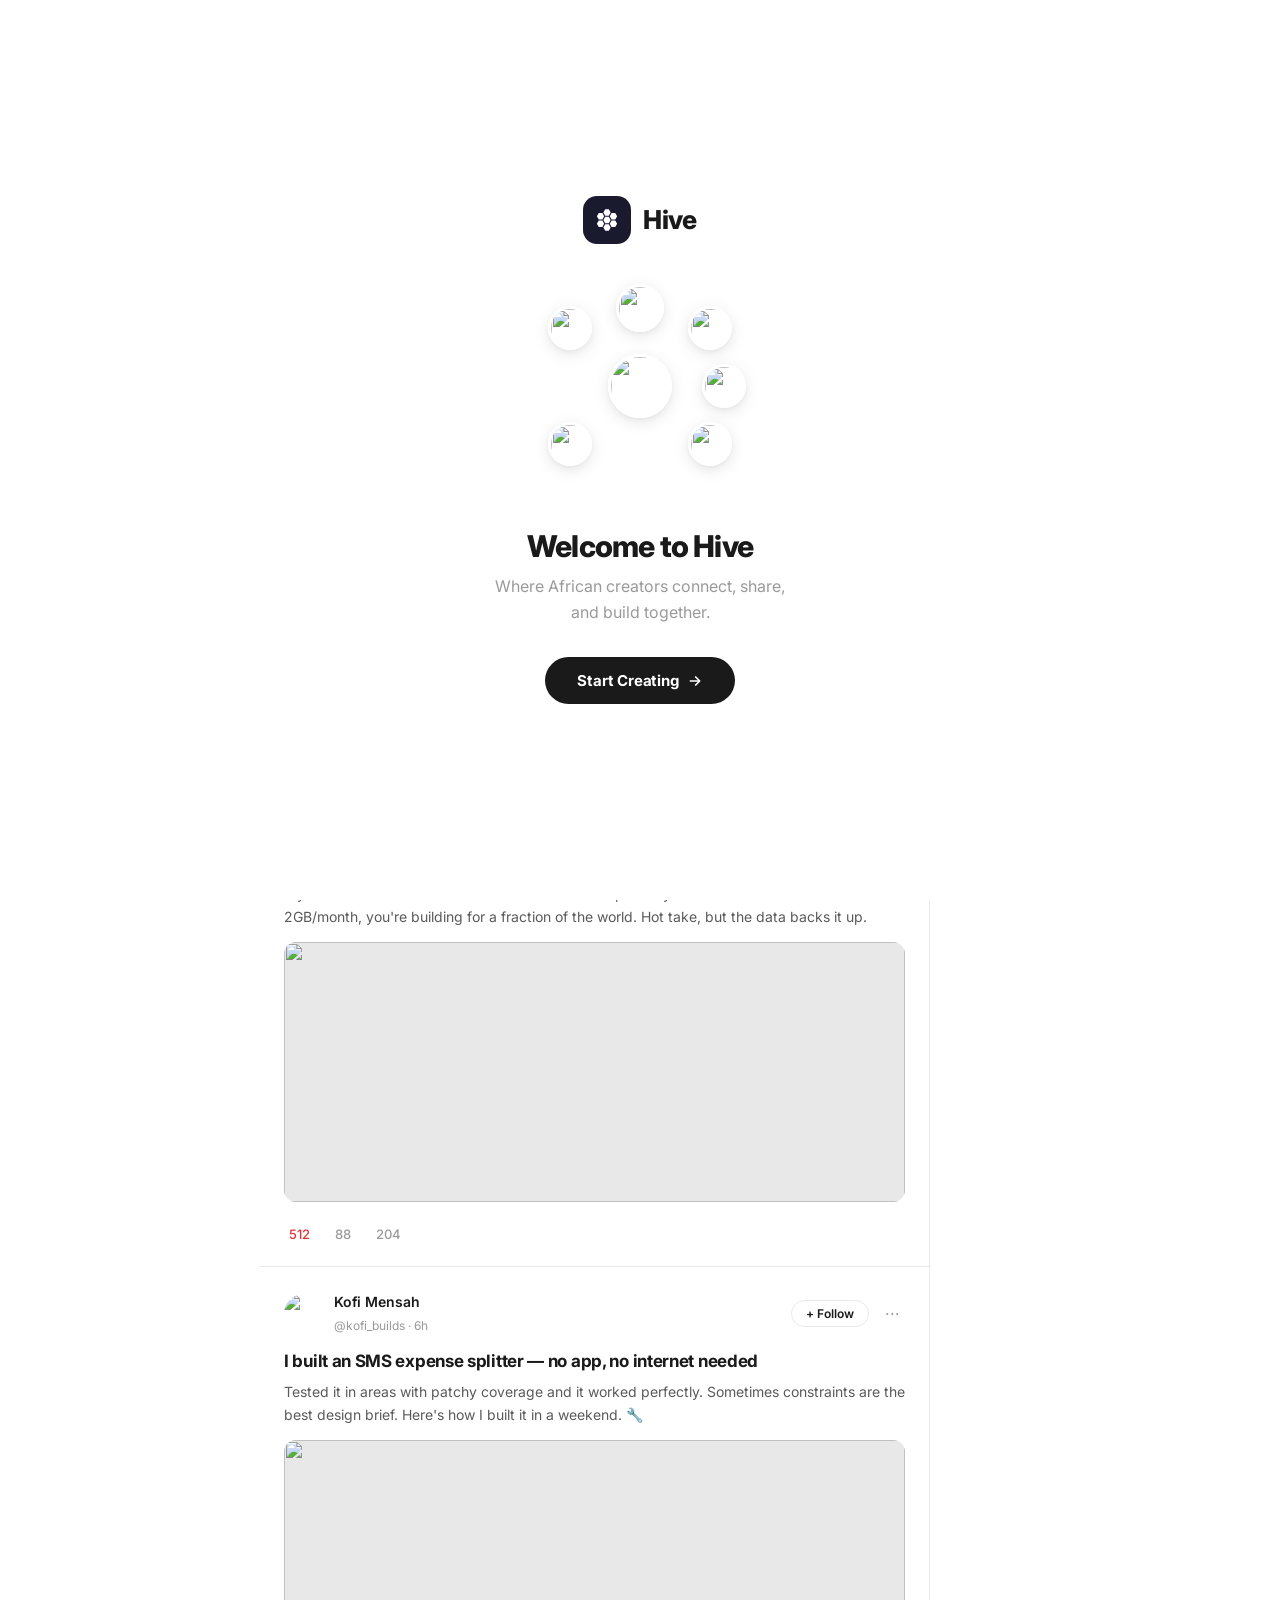
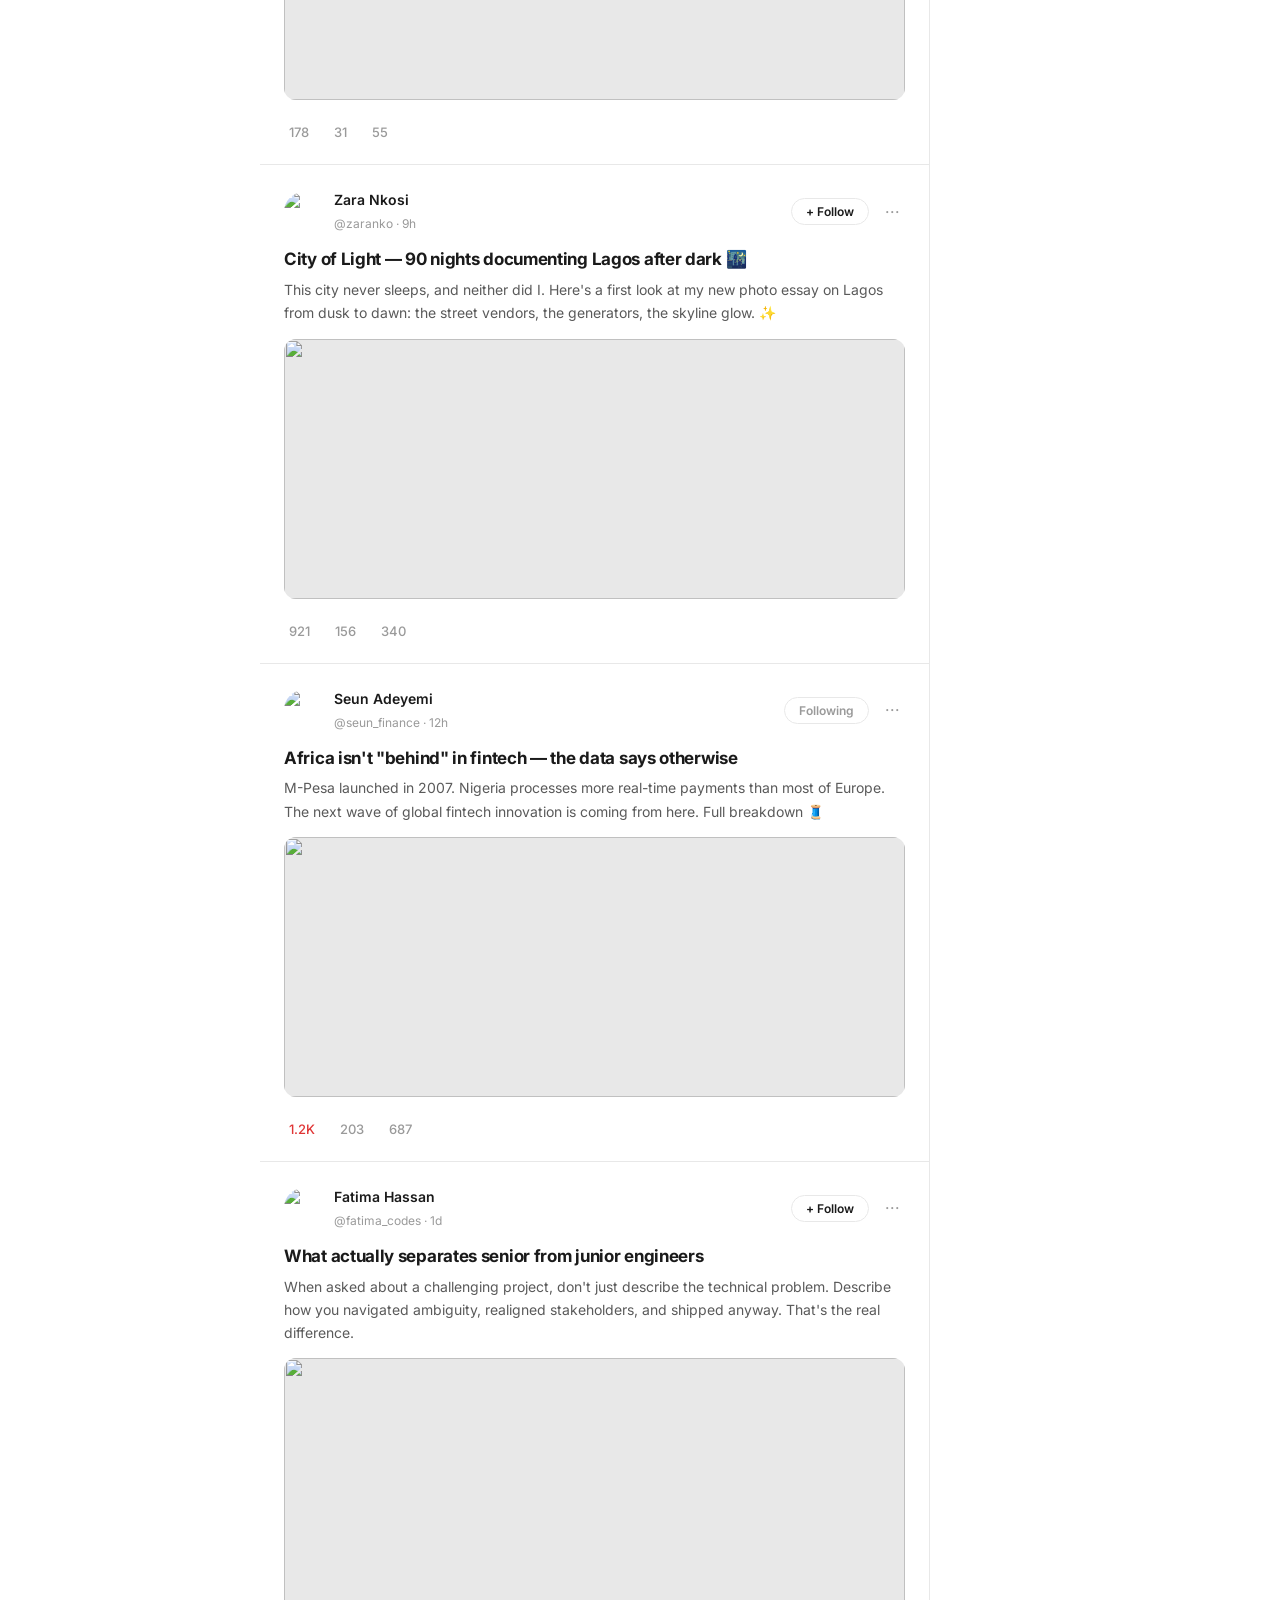
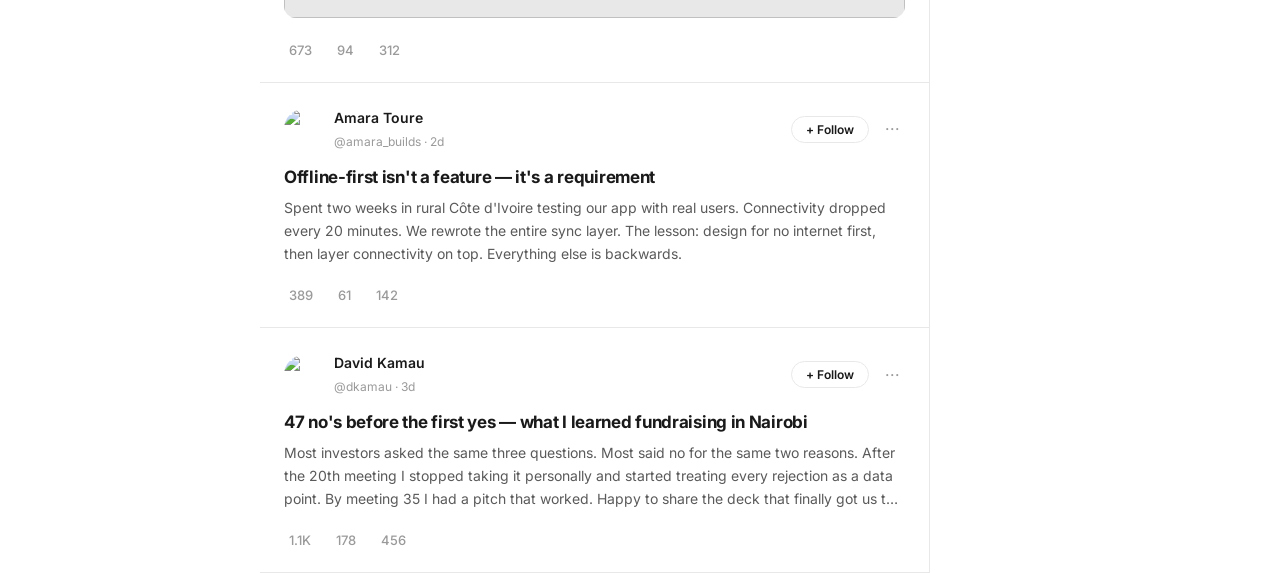
==== commit 3f3d1f34: "onboarding screen, logo, change, responsiveness fixed" ====
--- a/index.html
+++ b/index.html
@@ -12,11 +12,43 @@
 </head>
 <body>
 
+<!-- LANDING SPLASH -->
+<div id="landing-screen">
+  <div class="landing-inner">
+    <div class="landing-logo">
+      <div class="logo-mark" style="width:48px;height:48px;border-radius:14px">
+        <svg width="26" height="26" viewBox="0 0 24 24" fill="none" xmlns="http://www.w3.org/2000/svg"><path d="M16.2748 11.5L14.5748 8.5L16.2748 5.5H19.6248L21.3248 8.5L19.6248 11.5H16.2748ZM10.3248 15L8.6248 12L10.3248 9H13.6748L15.3748 12L13.6748 15H10.3248ZM10.3248 8L8.6248 5L10.3248 2H13.6748L15.3748 5L13.6748 8H10.3248ZM4.3748 11.5L2.6748 8.5L4.3748 5.5H7.7248L9.3498 8.5L7.7248 11.5H4.3748ZM4.3748 18.5L2.6748 15.5L4.3748 12.5H7.7248L9.3498 15.5L7.7248 18.5H4.3748ZM10.4248 22L8.6248 19L10.3248 16H13.6748L15.3748 19L13.6748 22H10.4248ZM16.2748 18.5L14.5748 15.5L16.2748 12.5H19.6248L21.3248 15.5L19.6248 18.5H16.2748Z" fill="white"/></svg>
+      </div>
+      <span class="logo-text" style="font-size:26px">Hive</span>
+    </div>
+
+    <div class="landing-avatars">
+      <img src="https://i.pravatar.cc/150?img=11" class="landing-avatar la-1" alt="">
+      <img src="https://i.pravatar.cc/150?img=16" class="landing-avatar la-2" alt="">
+      <img src="https://i.pravatar.cc/150?img=20" class="landing-avatar la-3" alt="">
+      <img src="https://i.pravatar.cc/150?img=28" class="landing-avatar la-4" alt="">
+      <img src="https://i.pravatar.cc/150?img=36" class="landing-avatar la-5" alt="">
+      <img src="https://i.pravatar.cc/150?img=42" class="landing-avatar la-6" alt="">
+      <img src="https://i.pravatar.cc/150?img=48" class="landing-avatar la-7" alt="">
+    </div>
+
+    <div class="landing-text">
+      <h1 class="landing-title">Welcome to Hive</h1>
+      <p class="landing-sub">Where African creators connect, share, and build together.</p>
+    </div>
+
+    <button class="landing-cta" onclick="enterApp()">
+      Start Creating
+      <svg width="16" height="16" fill="none" viewBox="0 0 24 24"><path d="M5 12h14M13 6l6 6-6 6" stroke="currentColor" stroke-width="2.5" stroke-linecap="round" stroke-linejoin="round"/></svg>
+    </button>
+  </div>
+</div>
+
 <!-- MOBILE HEADER -->
 <div class="mobile-header">
   <div class="sidebar-logo" style="margin:0">
     <div class="logo-mark">
-      <svg width="18" height="18" fill="none" viewBox="0 0 24 24"><path d="M12 2C6.48 2 2 6.48 2 12s4.48 10 10 10 10-4.48 10-10S17.52 2 12 2zm-1 14H9V8h2v8zm4 0h-2V8h2v8z" fill="white"/></svg>
+      <svg width="18" height="18" viewBox="0 0 24 24" fill="none" xmlns="http://www.w3.org/2000/svg"><path d="M16.2748 11.5L14.5748 8.5L16.2748 5.5H19.6248L21.3248 8.5L19.6248 11.5H16.2748ZM10.3248 15L8.6248 12L10.3248 9H13.6748L15.3748 12L13.6748 15H10.3248ZM10.3248 8L8.6248 5L10.3248 2H13.6748L15.3748 5L13.6748 8H10.3248ZM4.3748 11.5L2.6748 8.5L4.3748 5.5H7.7248L9.3498 8.5L7.7248 11.5H4.3748ZM4.3748 18.5L2.6748 15.5L4.3748 12.5H7.7248L9.3498 15.5L7.7248 18.5H4.3748ZM10.4248 22L8.6248 19L10.3248 16H13.6748L15.3748 19L13.6748 22H10.4248ZM16.2748 18.5L14.5748 15.5L16.2748 12.5H19.6248L21.3248 15.5L19.6248 18.5H16.2748Z" fill="white"/></svg>
     </div>
     <span class="logo-text">Hive</span>
   </div>
@@ -30,7 +62,7 @@
   <aside class="sidebar">
     <div class="sidebar-logo">
       <div class="logo-mark">
-        <svg width="18" height="18" fill="none" viewBox="0 0 24 24"><path d="M12 2C6.48 2 2 6.48 2 12s4.48 10 10 10 10-4.48 10-10S17.52 2 12 2zm-1 14H9V8h2v8zm4 0h-2V8h2v8z" fill="white"/></svg>
+        <svg width="18" height="18" viewBox="0 0 24 24" fill="none" xmlns="http://www.w3.org/2000/svg"><path d="M16.2748 11.5L14.5748 8.5L16.2748 5.5H19.6248L21.3248 8.5L19.6248 11.5H16.2748ZM10.3248 15L8.6248 12L10.3248 9H13.6748L15.3748 12L13.6748 15H10.3248ZM10.3248 8L8.6248 5L10.3248 2H13.6748L15.3748 5L13.6748 8H10.3248ZM4.3748 11.5L2.6748 8.5L4.3748 5.5H7.7248L9.3498 8.5L7.7248 11.5H4.3748ZM4.3748 18.5L2.6748 15.5L4.3748 12.5H7.7248L9.3498 15.5L7.7248 18.5H4.3748ZM10.4248 22L8.6248 19L10.3248 16H13.6748L15.3748 19L13.6748 22H10.4248ZM16.2748 18.5L14.5748 15.5L16.2748 12.5H19.6248L21.3248 15.5L19.6248 18.5H16.2748Z" fill="white"/></svg>
       </div>
       <span class="logo-text">Hive</span>
     </div>
--- a/styles.css
+++ b/styles.css
@@ -947,6 +947,13 @@
 @media (max-width: 1100px) {
   .app { grid-template-columns: var(--sidebar-w) 1fr; }
   .rsidebar { display: none; }
+}
+
+@media (max-width: 900px) {
+  .settings-layout { grid-template-columns: 180px 1fr; }
+  .settings-content { padding: 20px 20px; }
+  .settings-avatar-row { flex-wrap: wrap; gap: 12px; }
+  .settings-avatar-actions { flex-wrap: wrap; }
 }
 @media (max-width: 720px) {
   .app { grid-template-columns: 1fr; }
@@ -1166,6 +1173,7 @@
   cursor: pointer;
   transition: background var(--transition);
   border: none;
+  white-space: nowrap;
 }
 .btn-upload:hover { background: var(--accent-h); }
 .btn-remove-photo {
@@ -1178,6 +1186,7 @@
   cursor: pointer;
   border: 1px solid var(--border);
   transition: all var(--transition);
+  white-space: nowrap;
 }
 .btn-remove-photo:hover { border-color: #E03535; color: #E03535; }
 
@@ -1411,3 +1420,84 @@
   .settings-content { padding: 20px 16px; max-width: 100%; }
   .theme-cards { flex-direction: column; }
 }
+
+/* ── LANDING SPLASH ────────────────────────────────────── */
+#landing-screen {
+  position: fixed;
+  inset: 0;
+  z-index: 9999;
+  background: var(--bg);
+  display: flex;
+  align-items: center;
+  justify-content: center;
+  transition: opacity 0.5s ease, transform 0.5s ease;
+}
+#landing-screen.hide {
+  opacity: 0;
+  pointer-events: none;
+}
+.landing-inner {
+  display: flex;
+  flex-direction: column;
+  align-items: center;
+  gap: 32px;
+  padding: 40px 24px;
+  text-align: center;
+  max-width: 440px;
+  width: 100%;
+}
+.landing-logo {
+  display: flex;
+  align-items: center;
+  gap: 12px;
+}
+.landing-avatars {
+  position: relative;
+  width: 220px;
+  height: 220px;
+}
+.landing-avatar {
+  position: absolute;
+  border-radius: 50%;
+  object-fit: cover;
+  border: 3px solid var(--bg);
+  box-shadow: var(--shadow-md);
+}
+.la-1 { width: 64px; height: 64px; top: 50%; left: 50%; transform: translate(-50%,-50%); z-index: 5; }
+.la-2 { width: 48px; height: 48px; top: 8px;  left: 50%; transform: translateX(-50%); }
+.la-3 { width: 44px; height: 44px; top: 30px; right: 18px; }
+.la-4 { width: 44px; height: 44px; top: 50%; right: 4px; transform: translateY(-50%); }
+.la-5 { width: 44px; height: 44px; bottom: 30px; right: 18px; }
+.la-6 { width: 44px; height: 44px; bottom: 30px; left: 18px; }
+.la-7 { width: 44px; height: 44px; top: 30px; left: 18px; }
+.landing-text { display: flex; flex-direction: column; gap: 10px; }
+.landing-title {
+  font-size: 30px;
+  font-weight: 800;
+  letter-spacing: -0.8px;
+  color: var(--text-1);
+  line-height: 1.2;
+}
+.landing-sub {
+  font-size: 16px;
+  color: var(--text-3);
+  line-height: 1.6;
+  max-width: 300px;
+  margin: 0 auto;
+}
+.landing-cta {
+  display: inline-flex;
+  align-items: center;
+  gap: 8px;
+  padding: 14px 32px;
+  background: var(--text-1);
+  color: var(--bg);
+  border-radius: var(--r-full);
+  font-size: 15px;
+  font-weight: 700;
+  letter-spacing: -0.2px;
+  transition: opacity var(--transition), transform var(--transition);
+  cursor: pointer;
+  border: none;
+}
+.landing-cta:hover { opacity: 0.85; transform: scale(1.03); }
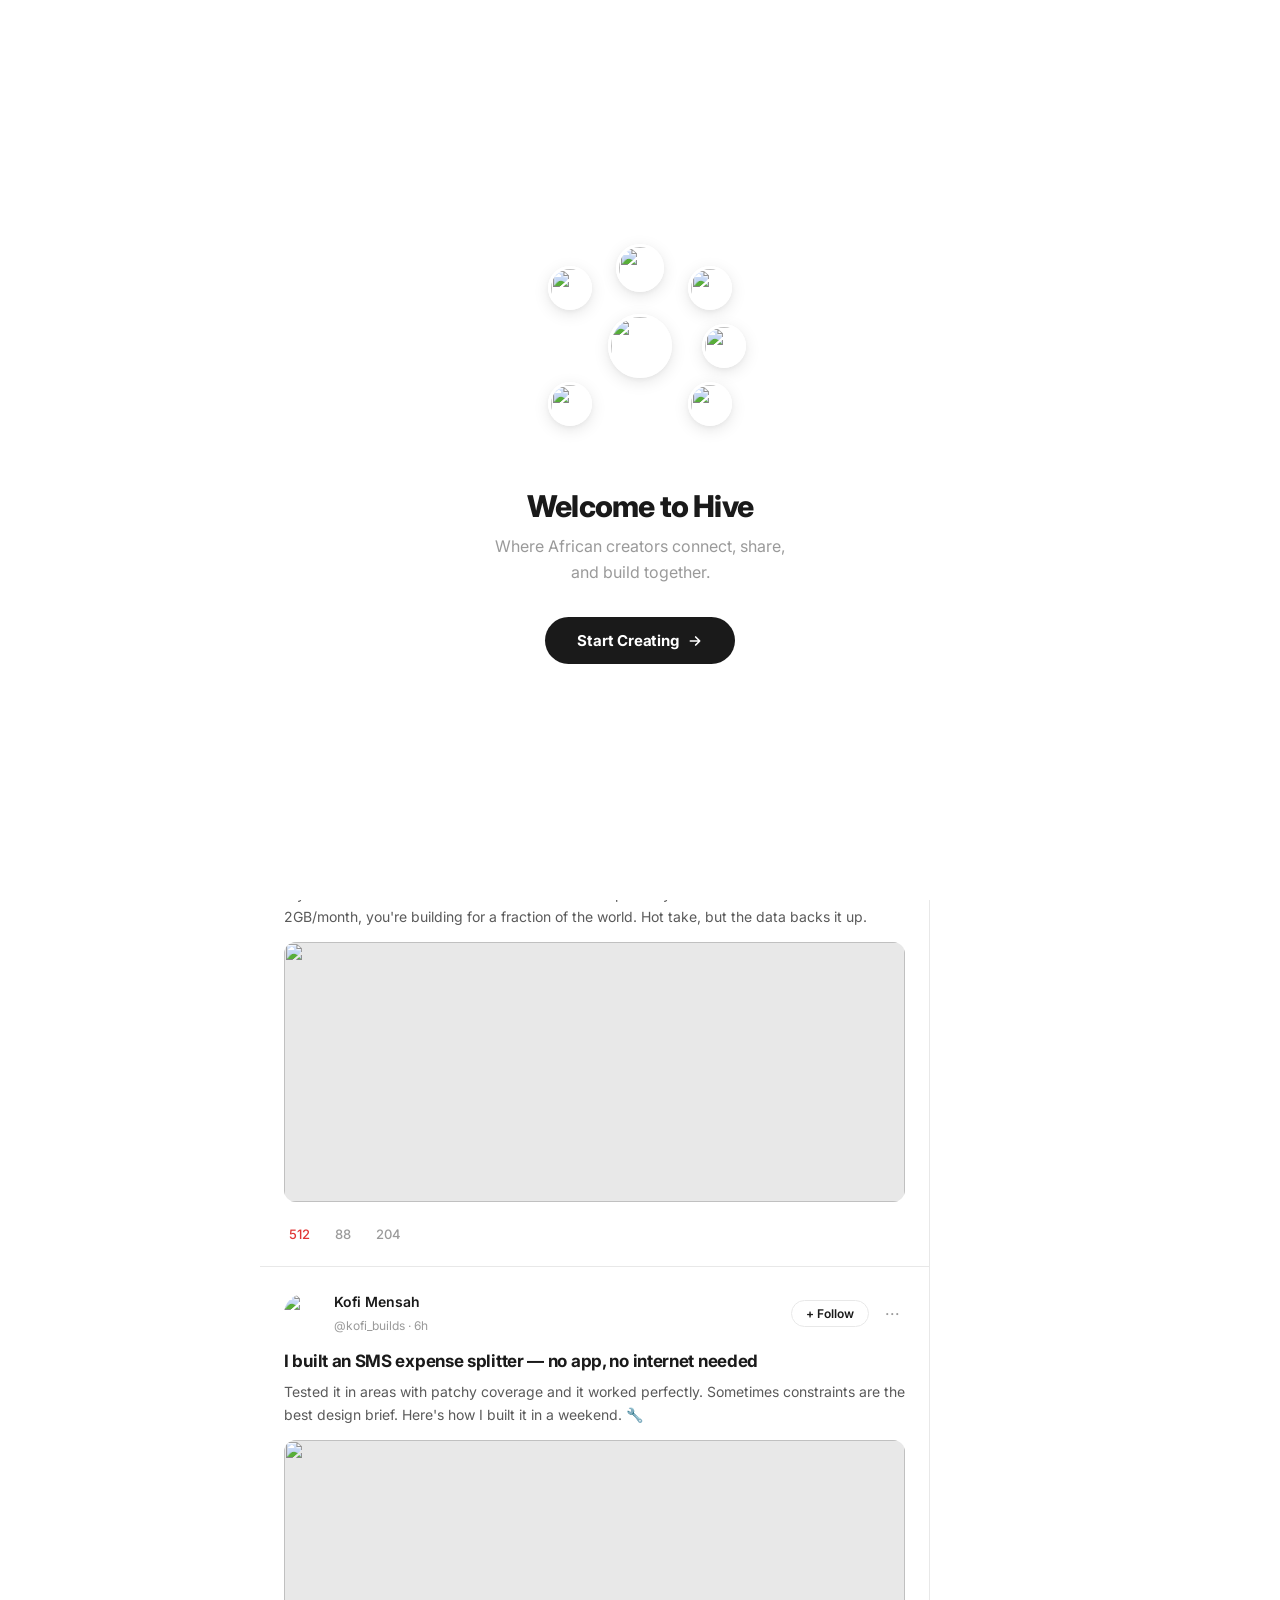
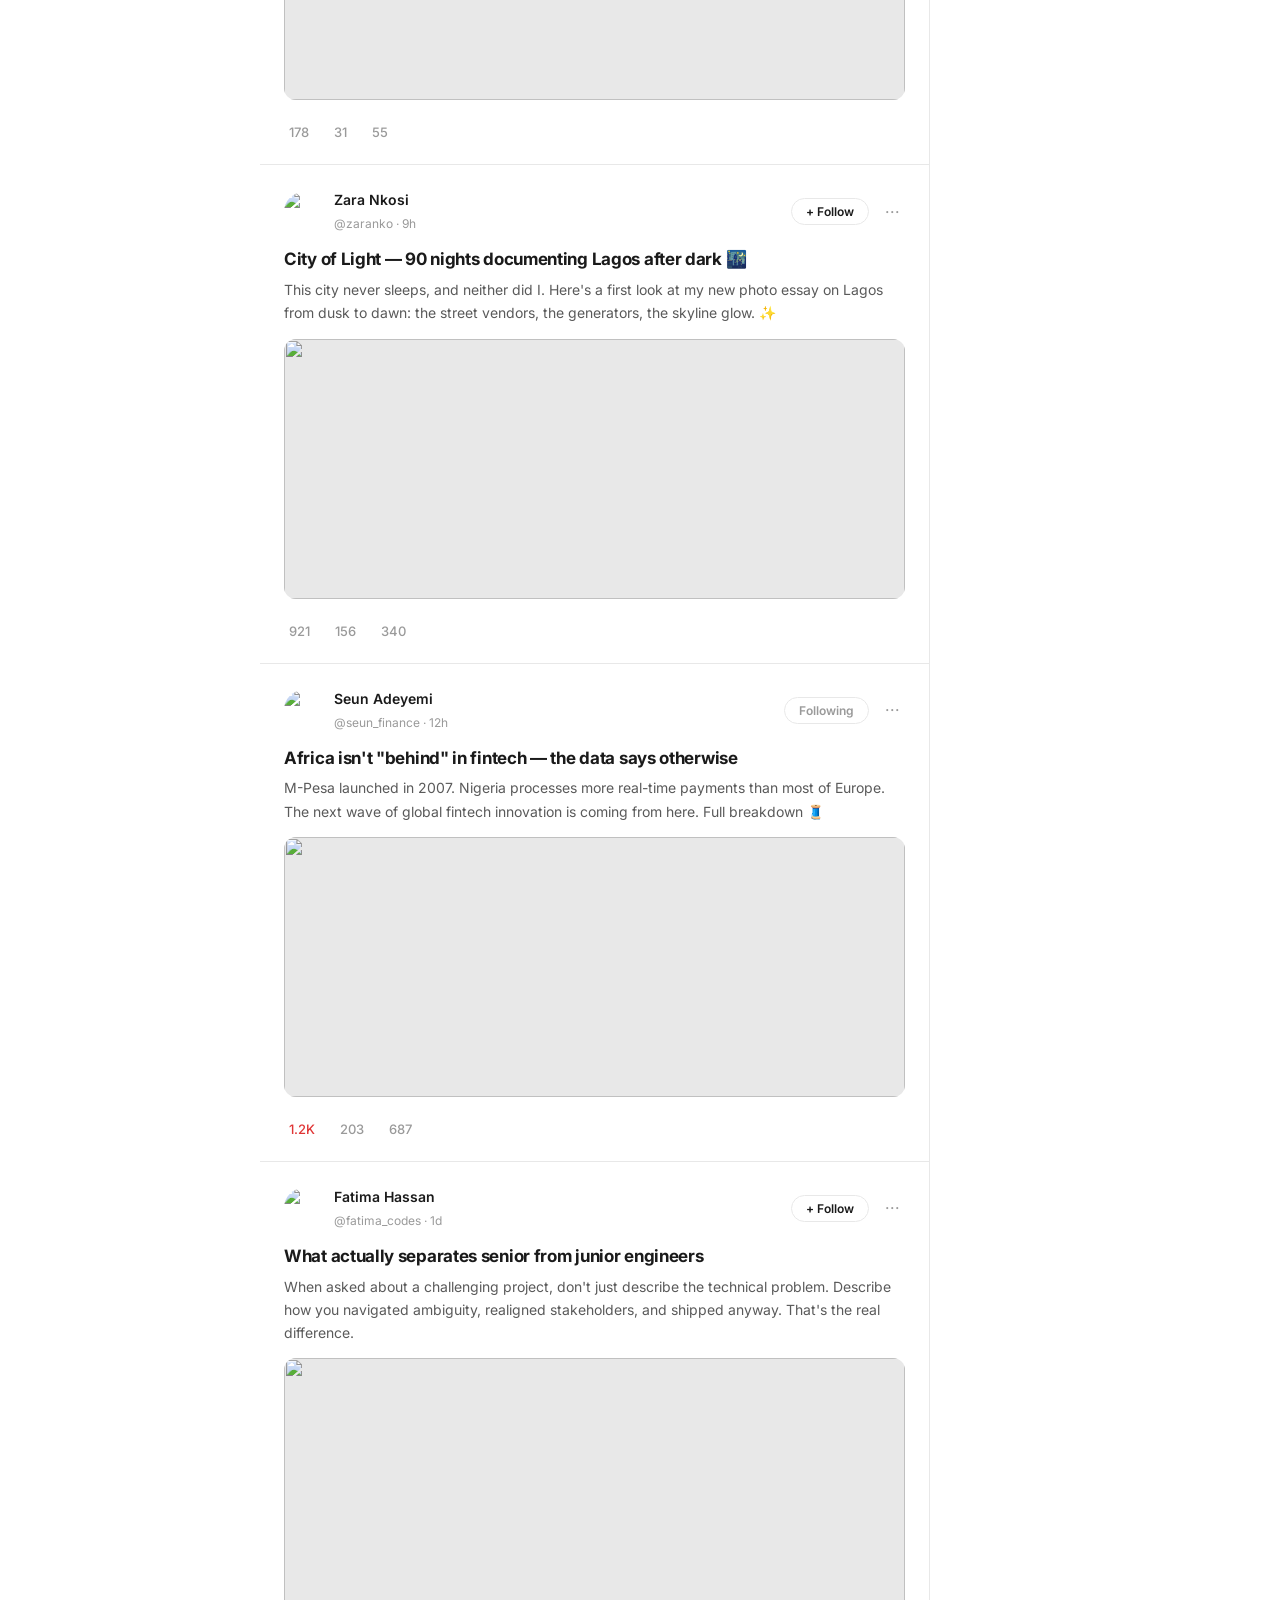
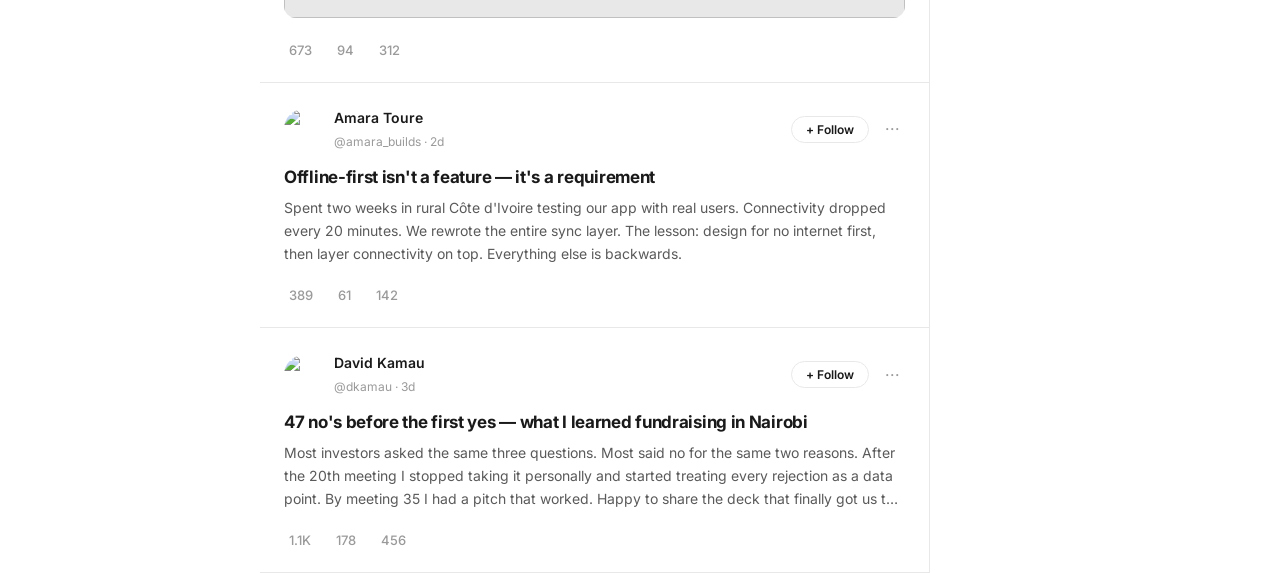
==== commit 7e8fa86f: "removed logo from onboarding screen" ====
--- a/index.html
+++ b/index.html
@@ -15,13 +15,6 @@
 <!-- LANDING SPLASH -->
 <div id="landing-screen">
   <div class="landing-inner">
-    <div class="landing-logo">
-      <div class="logo-mark" style="width:48px;height:48px;border-radius:14px">
-        <svg width="26" height="26" viewBox="0 0 24 24" fill="none" xmlns="http://www.w3.org/2000/svg"><path d="M16.2748 11.5L14.5748 8.5L16.2748 5.5H19.6248L21.3248 8.5L19.6248 11.5H16.2748ZM10.3248 15L8.6248 12L10.3248 9H13.6748L15.3748 12L13.6748 15H10.3248ZM10.3248 8L8.6248 5L10.3248 2H13.6748L15.3748 5L13.6748 8H10.3248ZM4.3748 11.5L2.6748 8.5L4.3748 5.5H7.7248L9.3498 8.5L7.7248 11.5H4.3748ZM4.3748 18.5L2.6748 15.5L4.3748 12.5H7.7248L9.3498 15.5L7.7248 18.5H4.3748ZM10.4248 22L8.6248 19L10.3248 16H13.6748L15.3748 19L13.6748 22H10.4248ZM16.2748 18.5L14.5748 15.5L16.2748 12.5H19.6248L21.3248 15.5L19.6248 18.5H16.2748Z" fill="white"/></svg>
-      </div>
-      <span class="logo-text" style="font-size:26px">Hive</span>
-    </div>
-
     <div class="landing-avatars">
       <img src="https://i.pravatar.cc/150?img=11" class="landing-avatar la-1" alt="">
       <img src="https://i.pravatar.cc/150?img=16" class="landing-avatar la-2" alt="">
--- a/styles.css
+++ b/styles.css
@@ -1440,11 +1440,13 @@
   display: flex;
   flex-direction: column;
   align-items: center;
+  justify-content: center;
   gap: 32px;
   padding: 40px 24px;
   text-align: center;
   max-width: 440px;
   width: 100%;
+  margin: auto;
 }
 .landing-logo {
   display: flex;
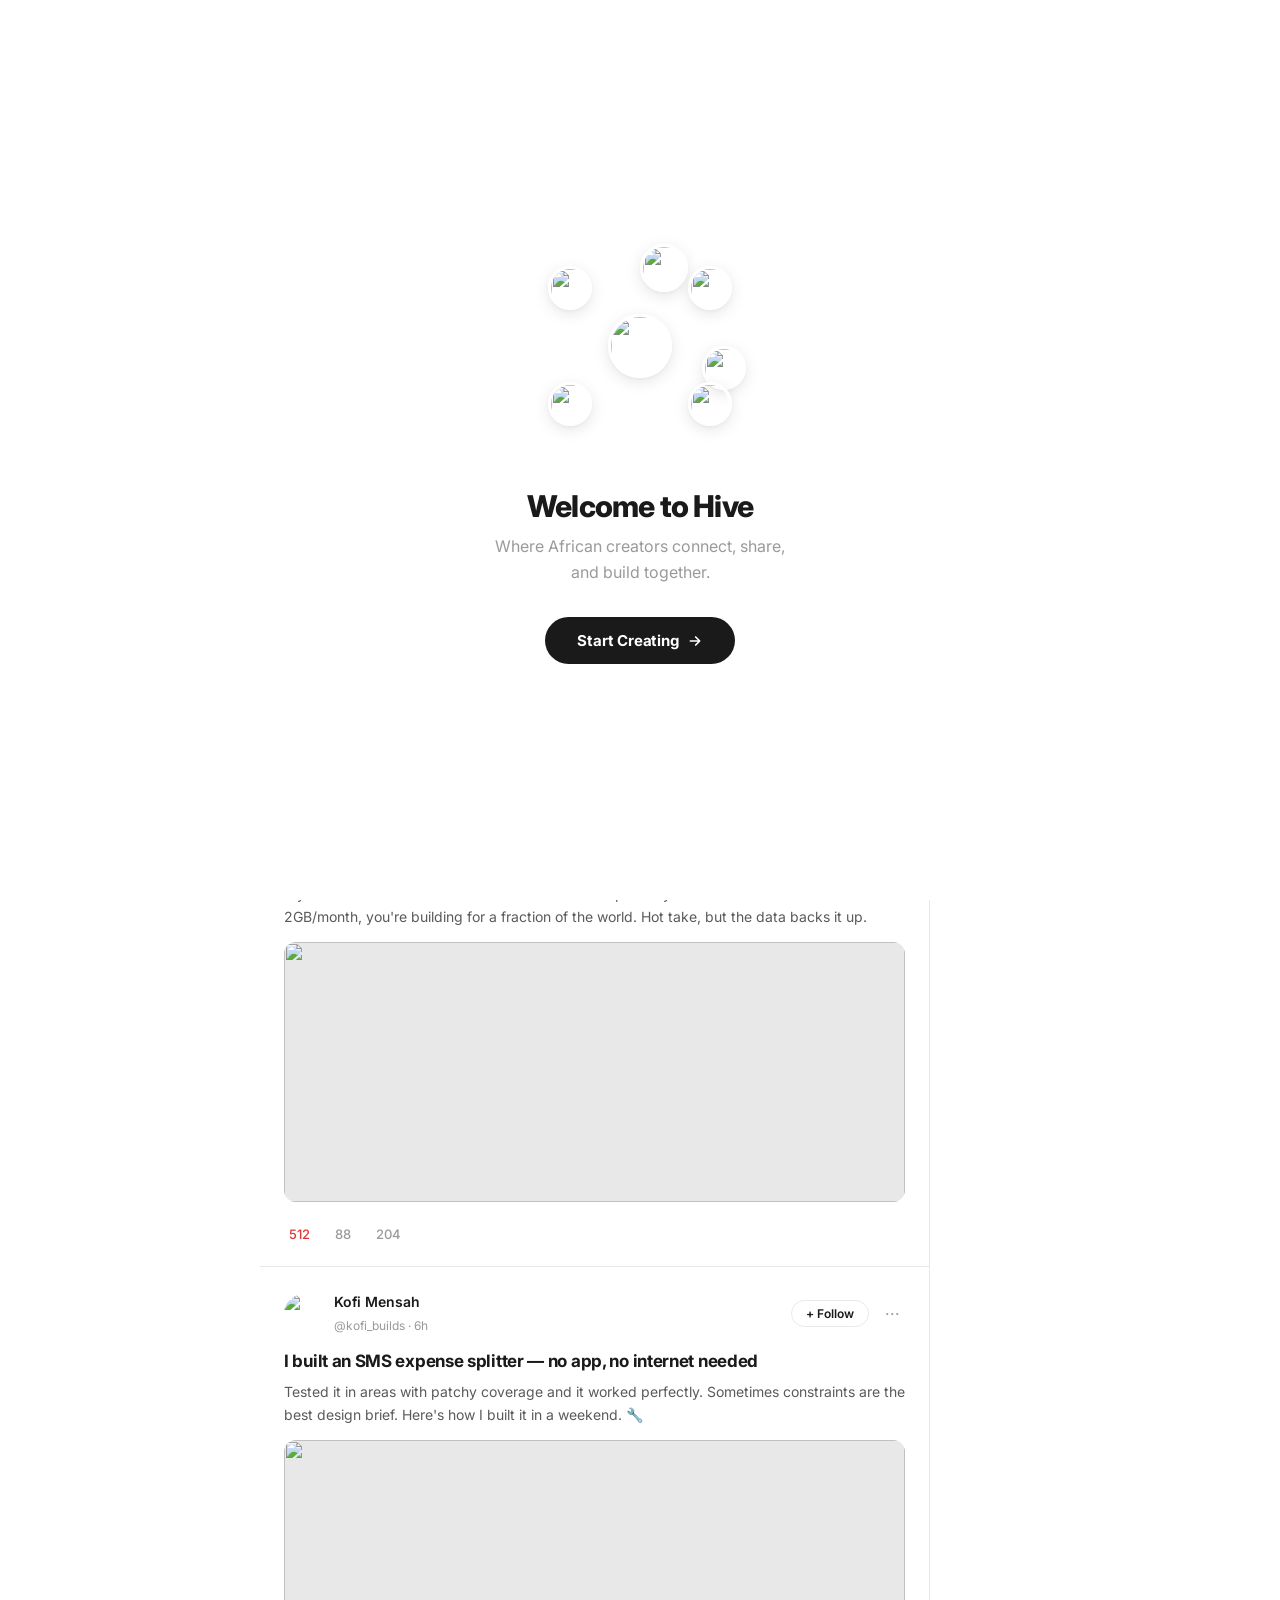
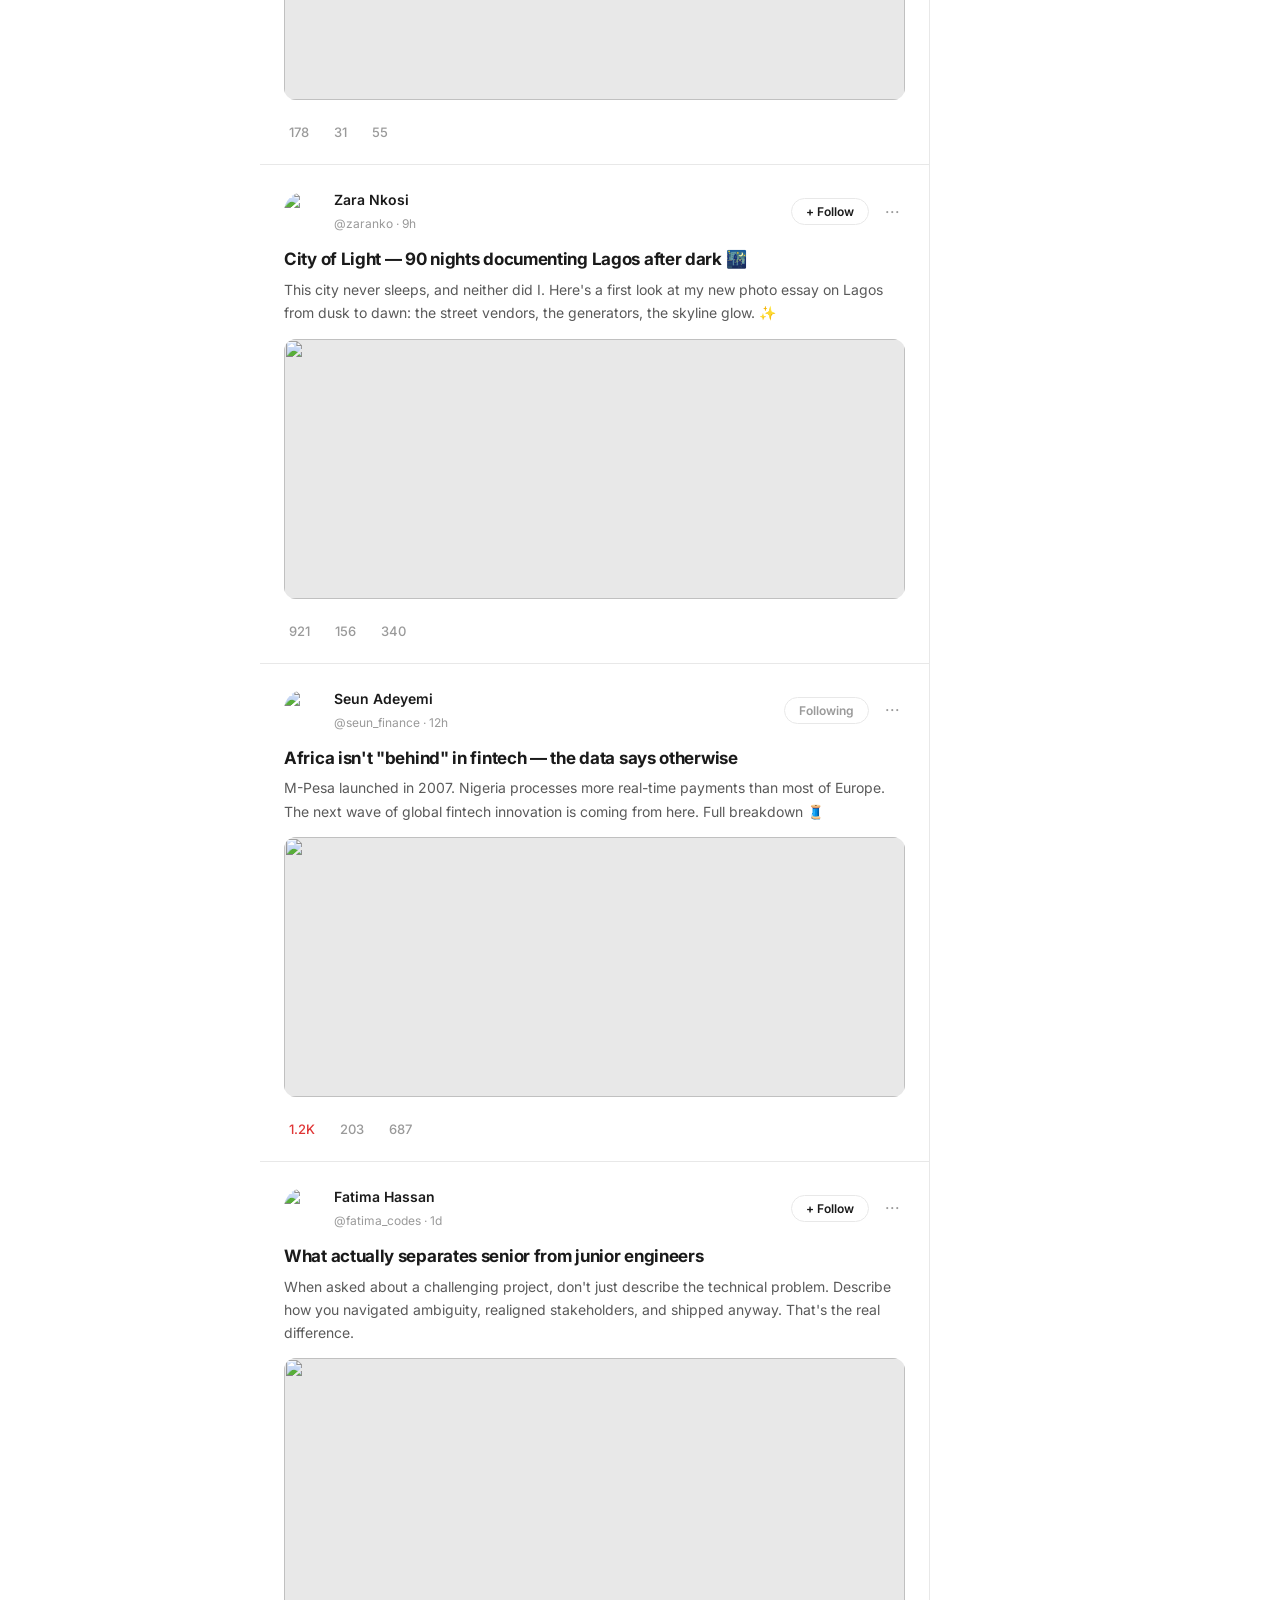
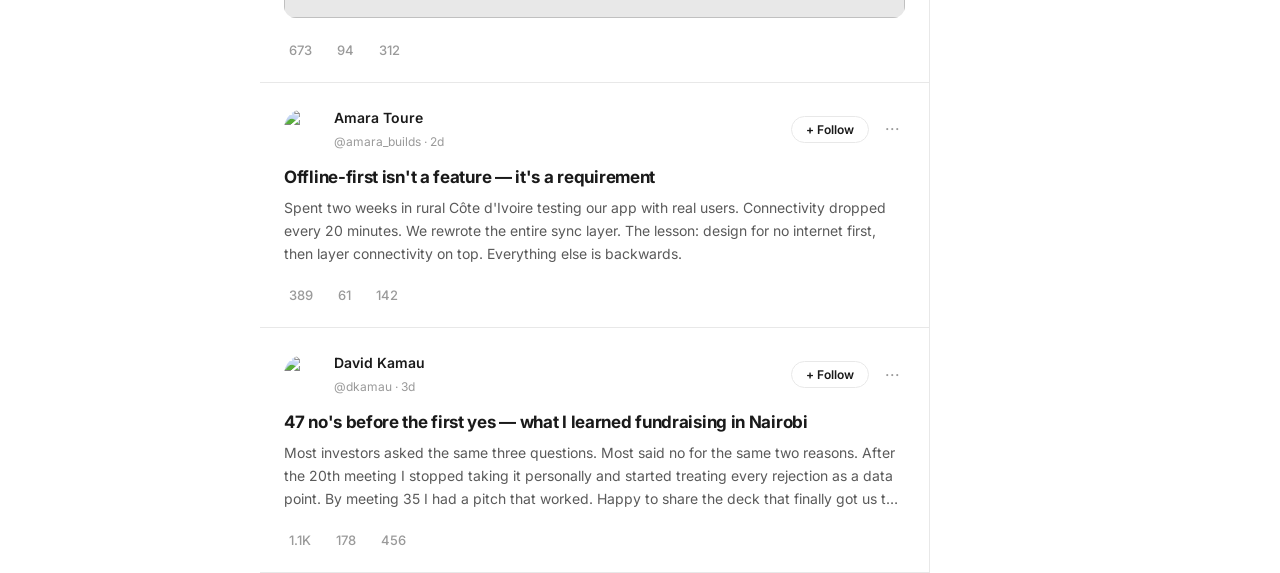
==== commit 3f4aad8e: "fix theme toggle icon, interaction design, avatar animations, mobile fixes Co-Authored-By: Claude So" ====
--- a/index.html
+++ b/index.html
@@ -46,7 +46,8 @@
     <span class="logo-text">Hive</span>
   </div>
   <button class="theme-toggle" onclick="toggleTheme()" style="width:auto;padding:8px 12px">
-    <span id="mobile-theme-icon">☀️</span>
+    <i id="mobile-theme-sun" class="iconoir-sun-light" style="font-size:18px"></i>
+    <i id="mobile-theme-moon" class="iconoir-half-moon" style="font-size:18px;display:none"></i>
   </button>
 </div>
 
--- a/styles.css
+++ b/styles.css
@@ -21,6 +21,8 @@
   --sidebar-w: 260px;
   --rsidebar-w: 350px;
   --transition: 0.2s ease;
+  --ease-out:    cubic-bezier(0.16, 1, 0.3, 1);
+  --ease-spring: cubic-bezier(0.34, 1.56, 0.64, 1);
 }
 [data-theme="dark"] {
   --bg:          #0D0D12;
@@ -942,6 +944,8 @@
 
 /* ── MOBILE ────────────────────────────────────────────── */
 .mobile-header { display: none; }
+.mobile-header .logo-mark { background: transparent; }
+.mobile-header .logo-mark path { fill: var(--text-1); }
 .mobile-tab-bar { display: none; }
 
 @media (max-width: 1100px) {
@@ -958,6 +962,10 @@
 @media (max-width: 720px) {
   .app { grid-template-columns: 1fr; }
   .sidebar { display: none; }
+  .main { overflow-x: hidden; }
+  .discover-card { padding: 16px; }
+  .discover-card-thumb { width: 80px; height: 64px; }
+  .discover-search { padding: 16px; }
   .mobile-header {
     display: flex;
     align-items: center;
@@ -1502,4 +1510,87 @@
   cursor: pointer;
   border: none;
 }
-.landing-cta:hover { opacity: 0.85; transform: scale(1.03); }
+.landing-cta:hover  { opacity: 0.85; transform: scale(1.03); }
+.landing-cta:active { transform: scale(0.97); }
+
+/* ── INTERACTION DESIGN ────────────────────────────────── */
+
+/* Screen entrance */
+@keyframes screenIn {
+  from { opacity: 0; transform: translateY(10px); }
+  to   { opacity: 1; transform: translateY(0); }
+}
+.screen.active { animation: screenIn 0.28s var(--ease-out) both; }
+
+/* Like pop */
+@keyframes likePop {
+  0%   { transform: scale(1); }
+  35%  { transform: scale(1.45); }
+  70%  { transform: scale(0.88); }
+  100% { transform: scale(1); }
+}
+.like-animate { animation: likePop 0.38s var(--ease-spring) !important; }
+
+/* Bookmark bounce */
+@keyframes bookmarkBounce {
+  0%   { transform: scale(1) rotate(0deg); }
+  40%  { transform: scale(1.35) rotate(-12deg); }
+  70%  { transform: scale(0.9) rotate(4deg); }
+  100% { transform: scale(1) rotate(0deg); }
+}
+.bookmark-animate { animation: bookmarkBounce 0.38s var(--ease-spring) !important; }
+
+/* Post card press */
+.post-card { transition: background var(--transition), transform 0.12s var(--ease-out); }
+
+/* Nav item press */
+.nav-item:active       { transform: scale(0.96); }
+.settings-nav-item:active { transform: scale(0.98); }
+
+/* Landing staggered entrance */
+@keyframes landingUp {
+  from { opacity: 0; transform: translateY(28px); }
+  to   { opacity: 1; transform: translateY(0); }
+}
+.landing-avatars { animation: landingUp 0.6s var(--ease-out) 0.05s both; }
+.landing-text    { animation: landingUp 0.6s var(--ease-out) 0.2s  both; }
+.landing-cta     { animation: landingUp 0.6s var(--ease-out) 0.35s both; }
+
+/* Avatar staggered pop-in + independent float */
+@keyframes avatarPop {
+  0%   { opacity: 0; transform: scale(0.2); }
+  60%  { transform: scale(1.18); }
+  80%  { transform: scale(0.92); }
+  100% { opacity: 1; transform: scale(1); }
+}
+@keyframes centerPop {
+  0%   { opacity: 0; transform: translate(-50%,-50%) scale(0.2); }
+  60%  { transform: translate(-50%,-50%) scale(1.18); }
+  80%  { transform: translate(-50%,-50%) scale(0.92); }
+  100% { opacity: 1; transform: translate(-50%,-50%) scale(1); }
+}
+@keyframes fUp    { 0%,100%{transform:translateY(0)}        50%{transform:translateY(-9px)} }
+@keyframes fDown  { 0%,100%{transform:translateY(0)}        50%{transform:translateY(8px)} }
+@keyframes fLeft  { 0%,100%{transform:translate(0,0)}       50%{transform:translate(-7px,-5px)} }
+@keyframes fRight { 0%,100%{transform:translate(0,0)}       50%{transform:translate(6px,-4px)} }
+@keyframes fDiag  { 0%,100%{transform:translate(0,0)}       50%{transform:translate(5px,6px)} }
+
+.la-1 { animation: centerPop 0.55s var(--ease-spring) 0.10s both; }
+.la-2 { animation: avatarPop 0.55s var(--ease-spring) 0.20s both, fUp    3.5s ease-in-out 0.75s infinite; }
+.la-3 { animation: avatarPop 0.55s var(--ease-spring) 0.32s both, fRight 4.0s ease-in-out 0.87s infinite; }
+.la-4 { animation: avatarPop 0.55s var(--ease-spring) 0.44s both, fDown  3.2s ease-in-out 0.99s infinite; }
+.la-5 { animation: avatarPop 0.55s var(--ease-spring) 0.56s both, fLeft  3.8s ease-in-out 1.11s infinite; }
+.la-6 { animation: avatarPop 0.55s var(--ease-spring) 0.68s both, fDiag  3.6s ease-in-out 1.23s infinite; }
+.la-7 { animation: avatarPop 0.55s var(--ease-spring) 0.80s both, fUp    4.2s ease-in-out 1.35s infinite; }
+
+/* Composer Post button press */
+.post-btn:active:not(:disabled) { transform: scale(0.96); }
+
+/* prefers-reduced-motion */
+@media (prefers-reduced-motion: reduce) {
+  *, *::before, *::after {
+    animation-duration: 0.01ms !important;
+    animation-iteration-count: 1 !important;
+    transition-duration: 0.01ms !important;
+  }
+}
